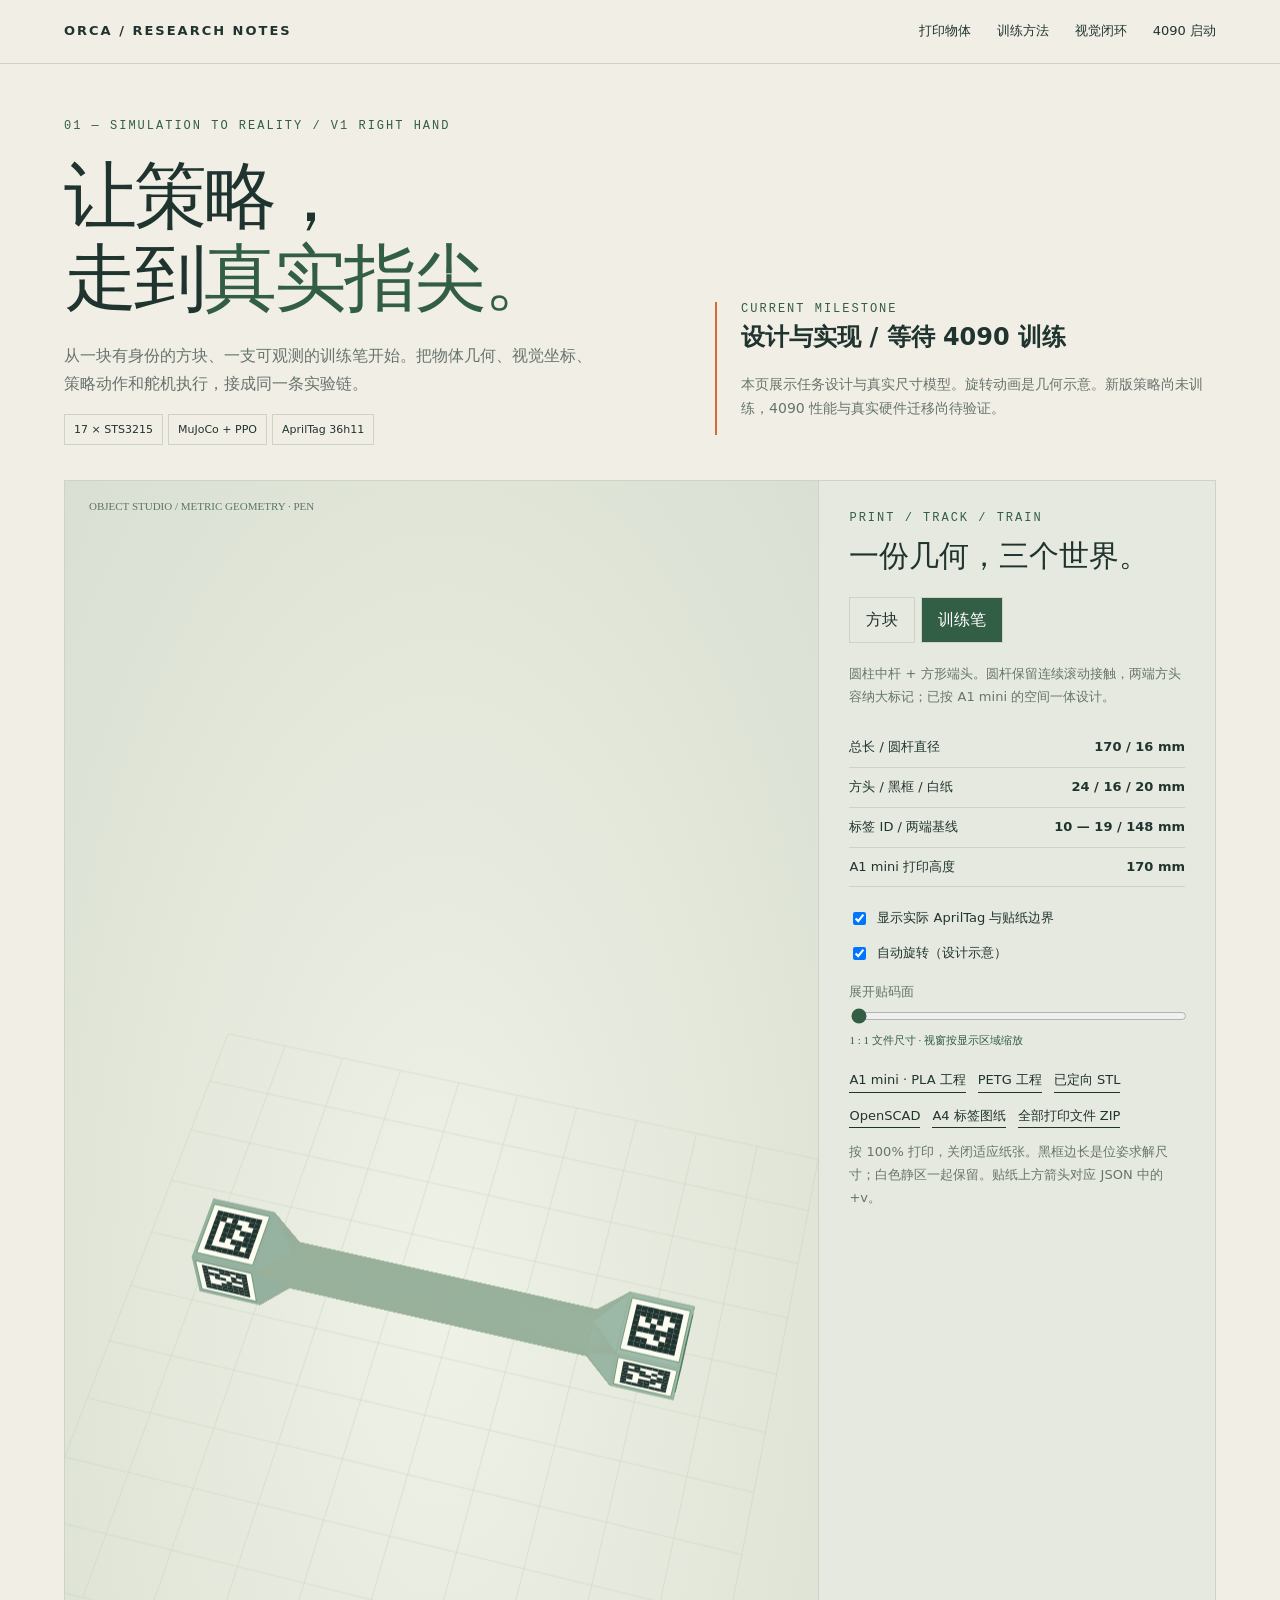
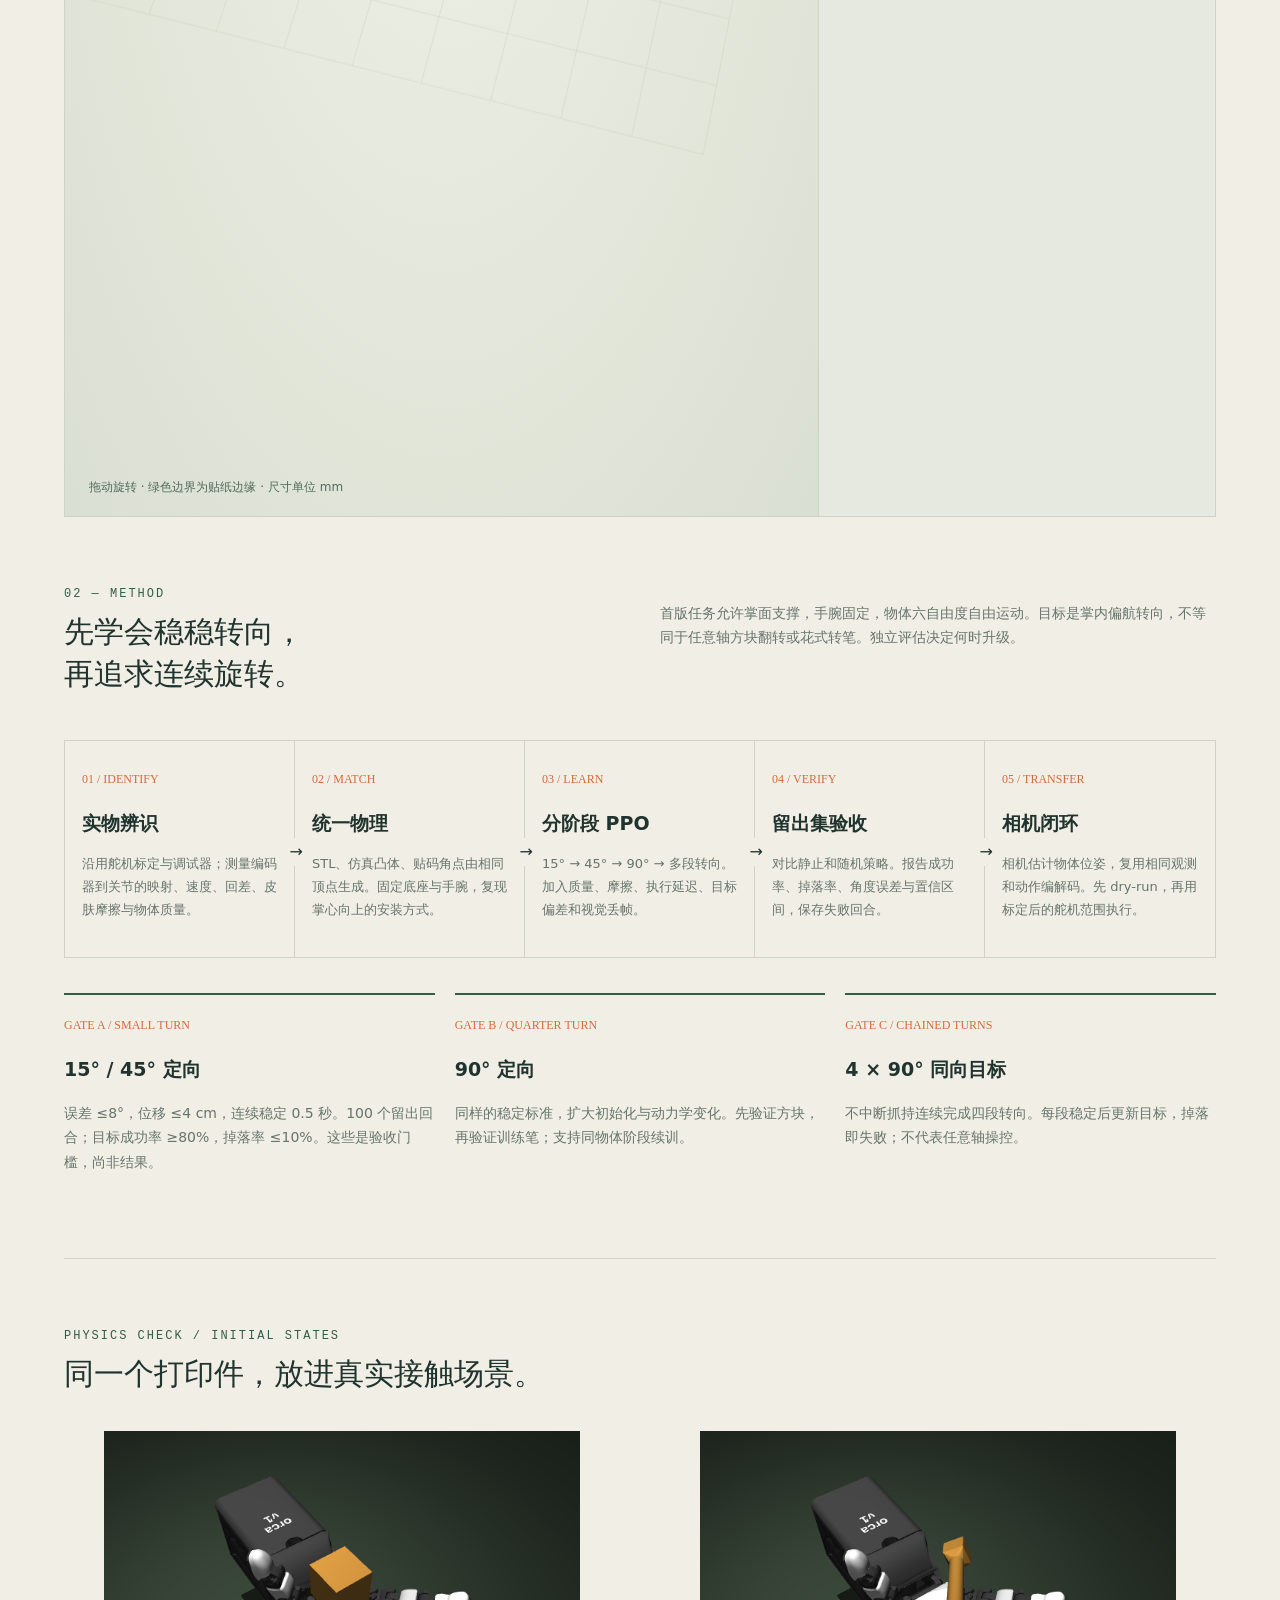
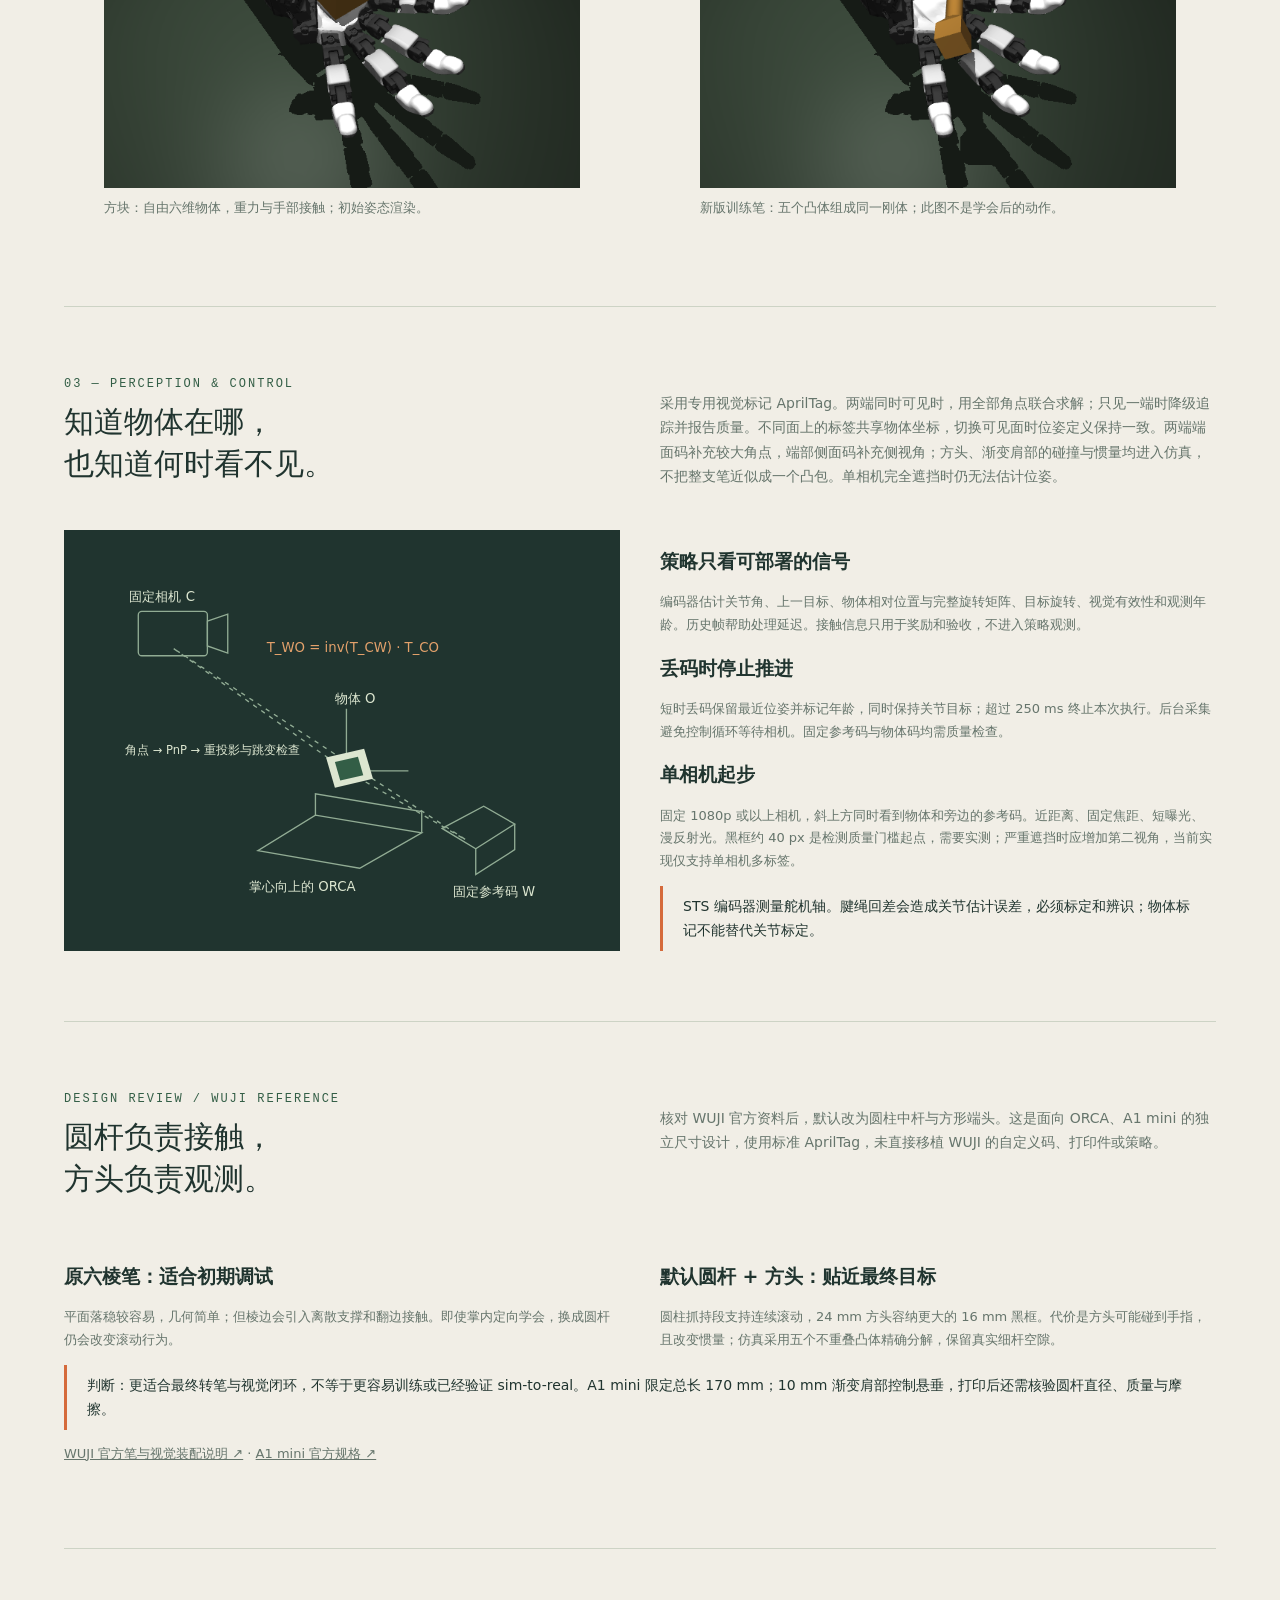
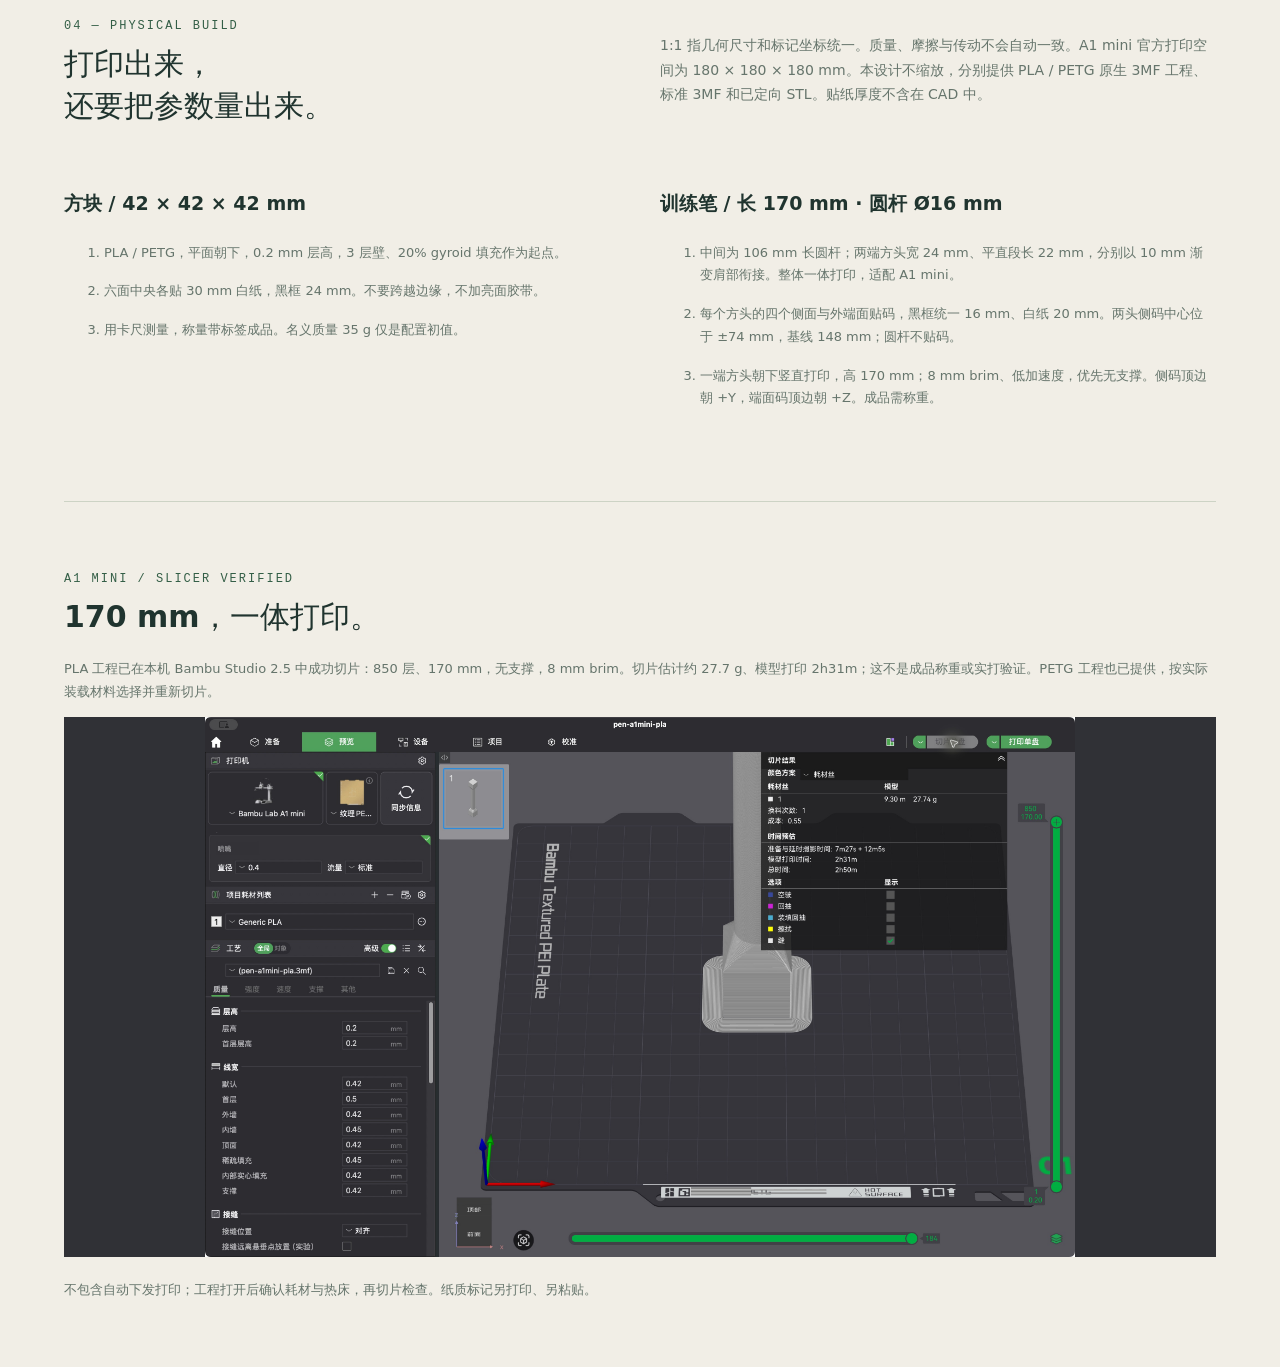
==== docs/sim2real/index.html @ 85caeca3 "Add printable ORCA manipulation pipeline and A1 mini projects" ====
<!doctype html>
<html lang="zh-CN"><head><meta charset="utf-8"><meta name="viewport" content="width=device-width,initial-scale=1"><title>ORCA v1 · 从仿真到指尖</title><link rel="stylesheet" href="style.css"></head><body>
<nav><a class="brand" href="#">ORCA / RESEARCH NOTES</a><div><a href="#objects">打印物体</a><a href="#method">训练方法</a><a href="#real">视觉闭环</a><a href="#run">4090 启动</a></div></nav>
<main class="wrap"><header><div><div class="eyebrow">01 — SIMULATION TO REALITY / V1 RIGHT HAND</div><h1>让策略，<br>走到<i>真实指尖。</i></h1><p>从一块有身份的方块、一支可观测的训练笔开始。把物体几何、视觉坐标、策略动作和舵机执行，接成同一条实验链。</p><span class="badge">17 × STS3215</span> <span class="badge">MuJoCo + PPO</span> <span class="badge">AprilTag 36h11</span></div><div class="status"><div class="eyebrow">CURRENT MILESTONE</div><strong>设计与实现 / 等待 4090 训练</strong><p>本页展示任务设计与真实尺寸模型。旋转动画是几何示意。新版策略尚未训练，4090 性能与真实硬件迁移尚待验证。</p></div></header>
<section id="objects" class="lab"><div class="viewport"><div class="label">OBJECT STUDIO / METRIC GEOMETRY · <span id="objectName">CUBE</span></div><canvas id="model" aria-label="可拖动旋转的三维物体模型"></canvas><div class="viewnote">拖动旋转 · 绿色边界为贴纸边缘 · 尺寸单位 mm</div></div><aside class="inspector"><div class="eyebrow">PRINT / TRACK / TRAIN</div><h2>一份几何，三个世界。</h2><div class="tabs"><button id="cubeBtn" class="active">方块</button><button id="penBtn">训练笔</button></div><p class="small" id="description"></p><div class="facts" id="facts"></div><label class="toggle"><input type="checkbox" id="tags" checked>显示实际 AprilTag 与贴纸边界</label><label class="toggle"><input type="checkbox" id="spin" checked>自动旋转（设计示意）</label><label class="small" for="explode">展开贴码面</label><input type="range" id="explode" min="0" max="25" value="0"><div id="readout"></div><div class="downloads"><a id="print3mf" download>A1 mini · PLA 工程</a><a id="petg3mf" download>PETG 工程</a><a id="stl" download>已定向 STL</a><a id="cad" download>OpenSCAD</a><a href="tags-a4.svg" download>A4 标签图纸</a><a href="a1mini-print-pack.zip" download>全部打印文件 ZIP</a></div><p class="small">按 100% 打印，关闭适应纸张。黑框边长是位姿求解尺寸；白色静区一起保留。贴纸上方箭头对应 JSON 中的 +v。</p></aside></section>
<section id="method" class="section"><div class="sectionhead"><div><div class="eyebrow">02 — METHOD</div><h2>先学会稳稳转向，<br>再追求连续旋转。</h2></div><p>首版任务允许掌面支撑，手腕固定，物体六自由度自由运动。目标是掌内偏航转向，不等同于任意轴方块翻转或花式转笔。独立评估决定何时升级。</p></div>
<div class="flow"><article><span class="num">01 / IDENTIFY</span><h3>实物辨识</h3><p>沿用舵机标定与调试器；测量编码器到关节的映射、速度、回差、皮肤摩擦与物体质量。</p></article><article><span class="num">02 / MATCH</span><h3>统一物理</h3><p>STL、仿真凸体、贴码角点由相同顶点生成。固定底座与手腕，复现掌心向上的安装方式。</p></article><article><span class="num">03 / LEARN</span><h3>分阶段 PPO</h3><p>15° → 45° → 90° → 多段转向。加入质量、摩擦、执行延迟、目标偏差和视觉丢帧。</p></article><article><span class="num">04 / VERIFY</span><h3>留出集验收</h3><p>对比静止和随机策略。报告成功率、掉落率、角度误差与置信区间，保存失败回合。</p></article><article><span class="num">05 / TRANSFER</span><h3>相机闭环</h3><p>相机估计物体位姿，复用相同观测和动作编解码。先 dry-run，再用标定后的舵机范围执行。</p></article></div>
<div class="stages"><article><span class="num">GATE A / SMALL TURN</span><h3>15° / 45° 定向</h3><p>误差 ≤8°，位移 ≤4 cm，连续稳定 0.5 秒。100 个留出回合；目标成功率 ≥80%，掉落率 ≤10%。这些是验收门槛，尚非结果。</p></article><article><span class="num">GATE B / QUARTER TURN</span><h3>90° 定向</h3><p>同样的稳定标准，扩大初始化与动力学变化。先验证方块，再验证训练笔；支持同物体阶段续训。</p></article><article><span class="num">GATE C / CHAINED TURNS</span><h3>4 × 90° 同向目标</h3><p>不中断抓持连续完成四段转向。每段稳定后更新目标，掉落即失败；不代表任意轴操控。</p></article></div></section>
<section class="section"><div class="eyebrow">PHYSICS CHECK / INITIAL STATES</div><h2>同一个打印件，放进真实接触场景。</h2><div class="split"><figure><img src="scene-cube.png" alt="官方 ORCA 模型与自由方块的初始接触场景" style="width:100%"><figcaption class="small">方块：自由六维物体，重力与手部接触；初始姿态渲染。</figcaption></figure><figure><img src="scene-pen.png" alt="圆杆加方头笔在 ORCA 手上的仿真接触场景" style="width:100%"><figcaption class="small">新版训练笔：五个凸体组成同一刚体；此图不是学会后的动作。</figcaption></figure></div></section><section id="real" class="section"><div class="sectionhead"><div><div class="eyebrow">03 — PERCEPTION & CONTROL</div><h2>知道物体在哪，<br>也知道何时看不见。</h2></div><p>采用专用视觉标记 AprilTag。两端同时可见时，用全部角点联合求解；只见一端时降级追踪并报告质量。不同面上的标签共享物体坐标，切换可见面时位姿定义保持一致。两端端面码补充较大角点，端部侧面码补充侧视角；方头、渐变肩部的碰撞与惯量均进入仿真，不把整支笔近似成一个凸包。单相机完全遮挡时仍无法估计位姿。</p></div>
<div class="split"><div class="diagram"><svg viewBox="0 0 560 370" role="img" aria-label="相机与参考码坐标示意"><g stroke="#91ac94" stroke-width="1.5" fill="none"><path d="M90 82 L285 220 L420 298 L90 82" stroke-dasharray="5 6"/><rect x="50" y="40" width="78" height="50" rx="4"/><path d="M128 51 L151 43 L151 87 L128 79 Z"/><path d="M185 310 L300 330 L370 290 L250 270 Z"/><path d="M250 270 L250 246 L370 266 L370 290"/><path d="M393 285 L440 260 L475 280 L431 308 Z"/><path d="M431 308 L431 337 L475 309 L475 280"/><path d="M285 220 L355 220 M285 220 L285 150"/></g><g fill="#dce6d0" font-size="15" font-family="system-ui"><text x="40" y="28">固定相机 C</text><text x="175" y="356">掌心向上的 ORCA</text><text x="405" y="361">固定参考码 W</text><text x="272" y="143">物体 O</text><text x="195" y="86" fill="#e3a16b">T_WO = inv(T_CW) · T_CO</text><text x="35" y="201" font-size="13">角点 → PnP → 重投影与跳变检查</text></g><g fill="#dce6d0" transform="translate(262 205)"><path d="M0 0 L43 -10 L53 24 L10 34 Z"/><path fill="#335e46" d="M10 5 L36 -1 L42 20 L16 26 Z"/></g></svg></div><div><h3>策略只看可部署的信号</h3><p class="small">编码器估计关节角、上一目标、物体相对位置与完整旋转矩阵、目标旋转、视觉有效性和观测年龄。历史帧帮助处理延迟。接触信息只用于奖励和验收，不进入策略观测。</p><h3>丢码时停止推进</h3><p class="small">短时丢码保留最近位姿并标记年龄，同时保持关节目标；超过 250 ms 终止本次执行。后台采集避免控制循环等待相机。固定参考码与物体码均需质量检查。</p><h3>单相机起步</h3><p class="small">固定 1080p 或以上相机，斜上方同时看到物体和旁边的参考码。近距离、固定焦距、短曝光、漫反射光。黑框约 40 px 是检测质量门槛起点，需要实测；严重遮挡时应增加第二视角，当前实现仅支持单相机多标签。</p><div class="callout">STS 编码器测量舵机轴。腱绳回差会造成关节估计误差，必须标定和辨识；物体标记不能替代关节标定。</div></div></div></section>
<section class="section"><div class="sectionhead"><div><div class="eyebrow">DESIGN REVIEW / WUJI REFERENCE</div><h2>圆杆负责接触，<br>方头负责观测。</h2></div><p>核对 WUJI 官方资料后，默认改为圆柱中杆与方形端头。这是面向 ORCA、A1 mini 的独立尺寸设计，使用标准 AprilTag，未直接移植 WUJI 的自定义码、打印件或策略。</p></div><div class="split"><div><h3>原六棱笔：适合初期调试</h3><p class="small">平面落稳较容易，几何简单；但棱边会引入离散支撑和翻边接触。即使掌内定向学会，换成圆杆仍会改变滚动行为。</p></div><div><h3>默认圆杆 + 方头：贴近最终目标</h3><p class="small">圆柱抓持段支持连续滚动，24 mm 方头容纳更大的 16 mm 黑框。代价是方头可能碰到手指，且改变惯量；仿真采用五个不重叠凸体精确分解，保留真实细杆空隙。</p></div></div><div class="callout">判断：更适合最终转笔与视觉闭环，不等于更容易训练或已经验证 sim-to-real。A1 mini 限定总长 170 mm；10 mm 渐变肩部控制悬垂，打印后还需核验圆杆直径、质量与摩擦。</div><p class="small"><a href="https://github.com/wuji-technology/wuji-mjlab/blob/main/src/wuji_mjlab/tasks/pen_spin/docs/setup.md">WUJI 官方笔与视觉装配说明 ↗</a> · <a href="https://us.store.bambulab.com/products/a1-mini">A1 mini 官方规格 ↗</a></p></section><section class="section"><div class="sectionhead"><div><div class="eyebrow">04 — PHYSICAL BUILD</div><h2>打印出来，<br>还要把参数量出来。</h2></div><p>1:1 指几何尺寸和标记坐标统一。质量、摩擦与传动不会自动一致。A1 mini 官方打印空间为 180 × 180 × 180 mm。本设计不缩放，分别提供 PLA / PETG 原生 3MF 工程、标准 3MF 和已定向 STL。贴纸厚度不含在 CAD 中。</p></div><div class="split"><div><h3>方块 / 42 × 42 × 42 mm</h3><ol class="small"><li>PLA / PETG，平面朝下，0.2 mm 层高，3 层壁、20% gyroid 填充作为起点。</li><li>六面中央各贴 30 mm 白纸，黑框 24 mm。不要跨越边缘，不加亮面胶带。</li><li>用卡尺测量，称量带标签成品。名义质量 35 g 仅是配置初值。</li></ol></div><div><h3>训练笔 / 长 170 mm · 圆杆 Ø16 mm</h3><ol class="small"><li>中间为 106 mm 长圆杆；两端方头宽 24 mm、平直段长 22 mm，分别以 10 mm 渐变肩部衔接。整体一体打印，适配 A1 mini。</li><li>每个方头的四个侧面与外端面贴码，黑框统一 16 mm、白纸 20 mm。两头侧码中心位于 ±74 mm，基线 148 mm；圆杆不贴码。</li><li>一端方头朝下竖直打印，高 170 mm；8 mm brim、低加速度，优先无支撑。侧码顶边朝 +Y，端面码顶边朝 +Z。成品需称重。</li></ol></div></div></section>
<section class="section"><div class="eyebrow">A1 MINI / SLICER VERIFIED</div><h2>170 mm，一体打印。</h2><p class="small">PLA 工程已在本机 Bambu Studio 2.5 中成功切片：850 层、170 mm，无支撑，8 mm brim。切片估计约 27.7 g、模型打印 2h31m；这不是成品称重或实打验证。PETG 工程也已提供，按实际装载材料选择并重新切片。</p><a href="a1mini-slice.png"><img src="a1mini-slice.png" alt="Bambu Studio A1 mini PLA 切片结果：170mm、850层" style="width:100%;max-height:540px;object-fit:contain;background:#303136"></a><p class="small">不包含自动下发打印；工程打开后确认耗材与热床，再切片检查。纸质标记另打印、另粘贴。</p></section><section id="run" class="section"><div class="sectionhead"><div><div class="eyebrow">05 — COMPUTE & REPRODUCIBILITY</div><h2>Mac 开发与部署，<br>4090 跑训练。</h2></div><p>原生 MuJoCo 在 CPU 多进程采样，PPO 网络可用 CUDA。这不是 GPU 物理仿真，速度可能受 CPU 与接触计算限制。4090 路径需要在目标机器首次验证。</p></div><div class="split"><div><h3>训练入口</h3><pre class="code">git clone https://github.com/George121380/ORCA_Hand_Feetech_Version.git
cd ORCA_Hand_Feetech_Version
bash scripts/setup_4090.sh
source .venv/bin/activate
python scripts/manipulation.py train --object cube --angle 15 \
  --steps 3000000 --num-envs 16 --device cuda \
  --output runs/cube-15
python scripts/manipulation.py evaluate \
  --checkpoint runs/cube-15/policy.zip --episodes 100 \
  --output runs/cube-15-eval</pre><p class="small">步数为预算起点，不承诺在该预算内学会。先执行 GPU 自检与短程 smoke；提高角度前先看留出集表现。</p></div><div><h3>交付与验证边界</h3><p class="small">训练、断点续训、评估、视频、打印资产、标签、相机标定、位姿跟踪、dry-run 与舵机执行入口。参数、关节顺序和几何版本随 checkpoint 保存。</p><div class="callout">新版策略还没有训练成功率、4090 吞吐或真机成功率。旧转笔模型与新任务不兼容。页面验收数值均为目标。</div><p class="small">实机顺序：标定 → 静态位姿检查 → dry-run → 空载低速执行 → 手动放置物体 → 短时闭环。固定底座，准备接物托盘。</p><a href="https://github.com/George121380/ORCA_Hand_Feetech_Version">查看 GitHub 仓库 ↗</a></div></div></section>
<footer class="footer"><p>ORCA v1 / STS3215 · 2026-10-19 · 设计几何预览，非策略演示。</p><div class="sources"><a href="https://github.com/orcahand/orca_sim">ORCA 官方仿真</a><a href="https://docs.opencv.org/4.x/d5/dae/tutorial_aruco_detection.html">OpenCV 标记与角点</a><a href="https://stable-baselines3.readthedocs.io/en/master/modules/ppo.html">SB3 PPO</a><a href="https://penspin.github.io/">PenSpin</a></div><p id="boot" role="status"></p></footer></main><script src="viewer.js"></script></body></html>
---- docs/sim2real/style.css ----
:root{--bg:#f1eee6;--ink:#20342f;--muted:#66756c;--line:#cdd3c5;--green:#335e46;--orange:#d56a3b}*{box-sizing:border-box}html{scroll-behavior:smooth}body{margin:0;background:var(--bg);color:var(--ink);font:16px/1.75 system-ui,-apple-system,sans-serif}a{color:inherit}nav{display:flex;justify-content:space-between;align-items:center;border-bottom:1px solid var(--line);padding:20px 5vw;font-size:13px}.brand{font-weight:800;letter-spacing:2px}nav div{display:flex;gap:26px}nav a{text-decoration:none}.wrap{max-width:1320px;margin:auto;padding:0 5vw}header{padding:55px 0 35px;display:grid;grid-template-columns:1.2fr 1fr;gap:50px}.eyebrow{font:12px ui-monospace,monospace;letter-spacing:2px;color:var(--green)}h1{font-size:clamp(42px,5.7vw,78px);line-height:1.13;letter-spacing:-3px;font-weight:550;margin:22px 0}h1 i{font-style:normal;color:var(--green)}header p{max-width:530px;color:var(--muted)}.status{align-self:end;border-left:2px solid var(--orange);padding-left:24px;margin-bottom:10px}.status strong{font-size:24px}.status p{font-size:14px}.badge{font-size:11px;border:1px solid var(--line);padding:5px 9px;display:inline-block}.lab{border:1px solid var(--line);display:grid;grid-template-columns:1.9fr 1fr;background:#e6e9df}.viewport{position:relative;min-height:480px;overflow:hidden;background:radial-gradient(ellipse at center,#eff2e6,#d9dfd2)}canvas{width:100%;height:100%;min-height:480px;display:block;cursor:grab;touch-action:none}.label{position:absolute;left:24px;top:19px;font:11px ui-monospace;color:#5e7567;pointer-events:none}.viewnote{position:absolute;bottom:18px;left:24px;font-size:12px;color:#536b5d;pointer-events:none}.inspector{padding:30px;border-left:1px solid var(--line)}h2{font-size:30px;font-weight:550;margin:10px 0 20px;line-height:1.4}h3{font-size:19px;margin:15px 0 6px}.tabs{display:flex;gap:6px;margin-bottom:20px}button{font:inherit;cursor:pointer;border:1px solid var(--line);background:transparent;color:var(--ink);padding:8px 16px}button.active,button:hover{background:var(--green);color:#fff}.facts{margin:20px 0}.facts p{border-bottom:1px solid var(--line);display:flex;justify-content:space-between;margin:0;padding:8px 0;font-size:13px}.small{font-size:13px;color:var(--muted)}input[type=range]{width:100%;accent-color:var(--green)}.downloads{display:flex;gap:12px;flex-wrap:wrap;font-size:13px;margin-top:16px}.downloads a{border-bottom:1px solid var(--ink);text-decoration:none}.section{padding:70px 0;border-bottom:1px solid var(--line)}.sectionhead{display:grid;grid-template-columns:1fr 1fr;gap:40px;margin-bottom:25px}.sectionhead p{font-size:14px;color:var(--muted)}.flow{display:grid;grid-template-columns:repeat(5,1fr);border:1px solid var(--line)}.flow article{padding:23px 17px;border-right:1px solid var(--line);position:relative}.flow article:last-child{border:0}.flow article:not(:last-child):after{content:'→';position:absolute;right:-9px;top:45%;background:var(--bg);z-index:1}.num{font:12px ui-monospace;color:var(--orange)}.flow p{font-size:13px;color:var(--muted)}.split{display:grid;grid-template-columns:1fr 1fr;gap:40px}.diagram{background:var(--ink);color:#e9ecde;padding:30px;display:flex;align-items:center}.diagram svg{width:100%;height:auto}li{padding:8px 0}.code{background:#e3e5db;padding:20px;font:12px/1.8 ui-monospace;overflow:auto;white-space:pre-wrap;word-break:break-word}.callout{border-left:3px solid var(--orange);padding:8px 20px;font-size:14px}.stages{display:grid;grid-template-columns:repeat(3,1fr);gap:20px;margin-top:35px}.stages article{border-top:2px solid var(--green);padding-top:15px}.stages p{font-size:14px;color:var(--muted)}.footer{padding:35px 0 50px;font-size:12px;color:var(--muted)}.sources{display:flex;gap:20px;flex-wrap:wrap}.toggle{display:flex;gap:8px;align-items:center;font-size:13px;margin:12px 0}#readout{font:11px ui-monospace;color:var(--green);min-height:20px}#boot{color:#9c4228}@media(max-width:800px){header,.lab,.split,.sectionhead{grid-template-columns:1fr}.inspector{border-left:0;border-top:1px solid var(--line)}header{gap:12px}.flow{grid-template-columns:1fr}.flow article{border-right:0;border-bottom:1px solid var(--line)}.flow article:not(:last-child):after{display:none}.stages{grid-template-columns:1fr}.viewport,canvas{min-height:360px}.section{padding:45px 0}nav div{gap:12px}nav{font-size:11px}.brand{letter-spacing:0}}
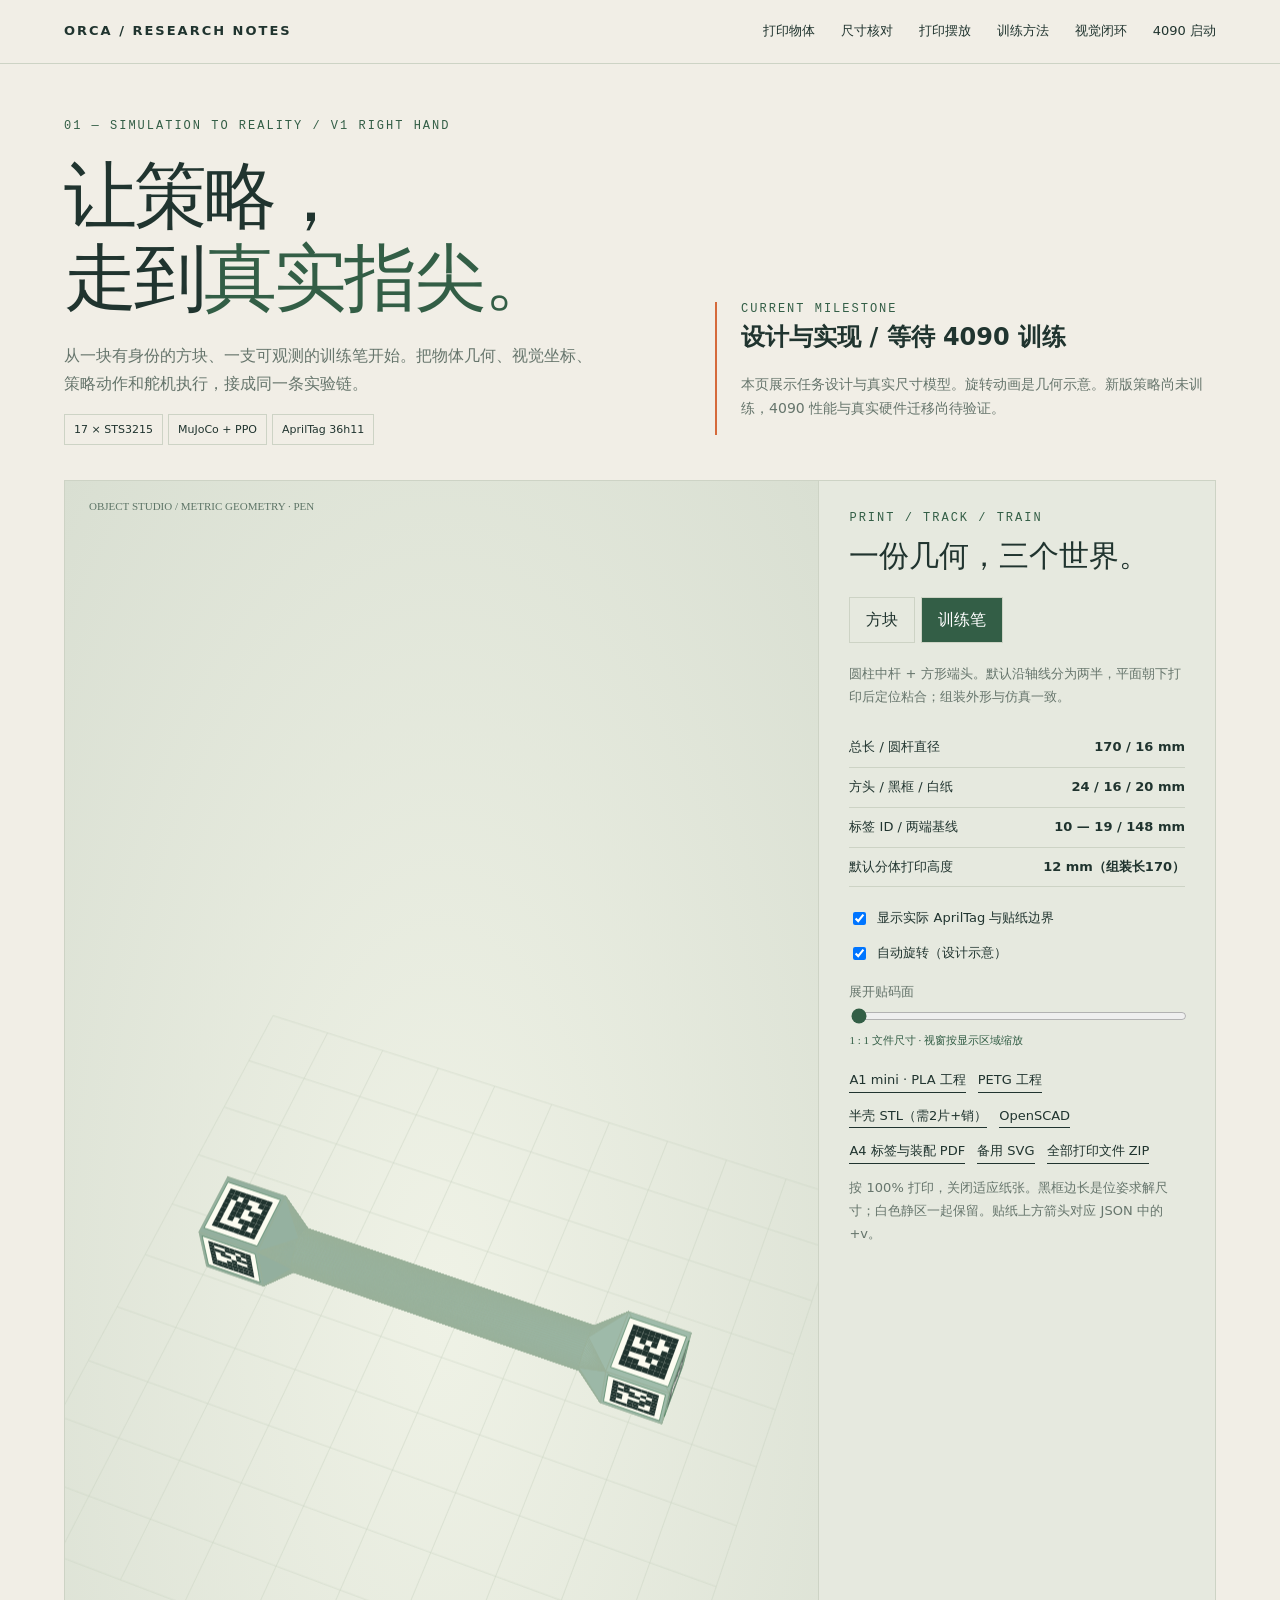
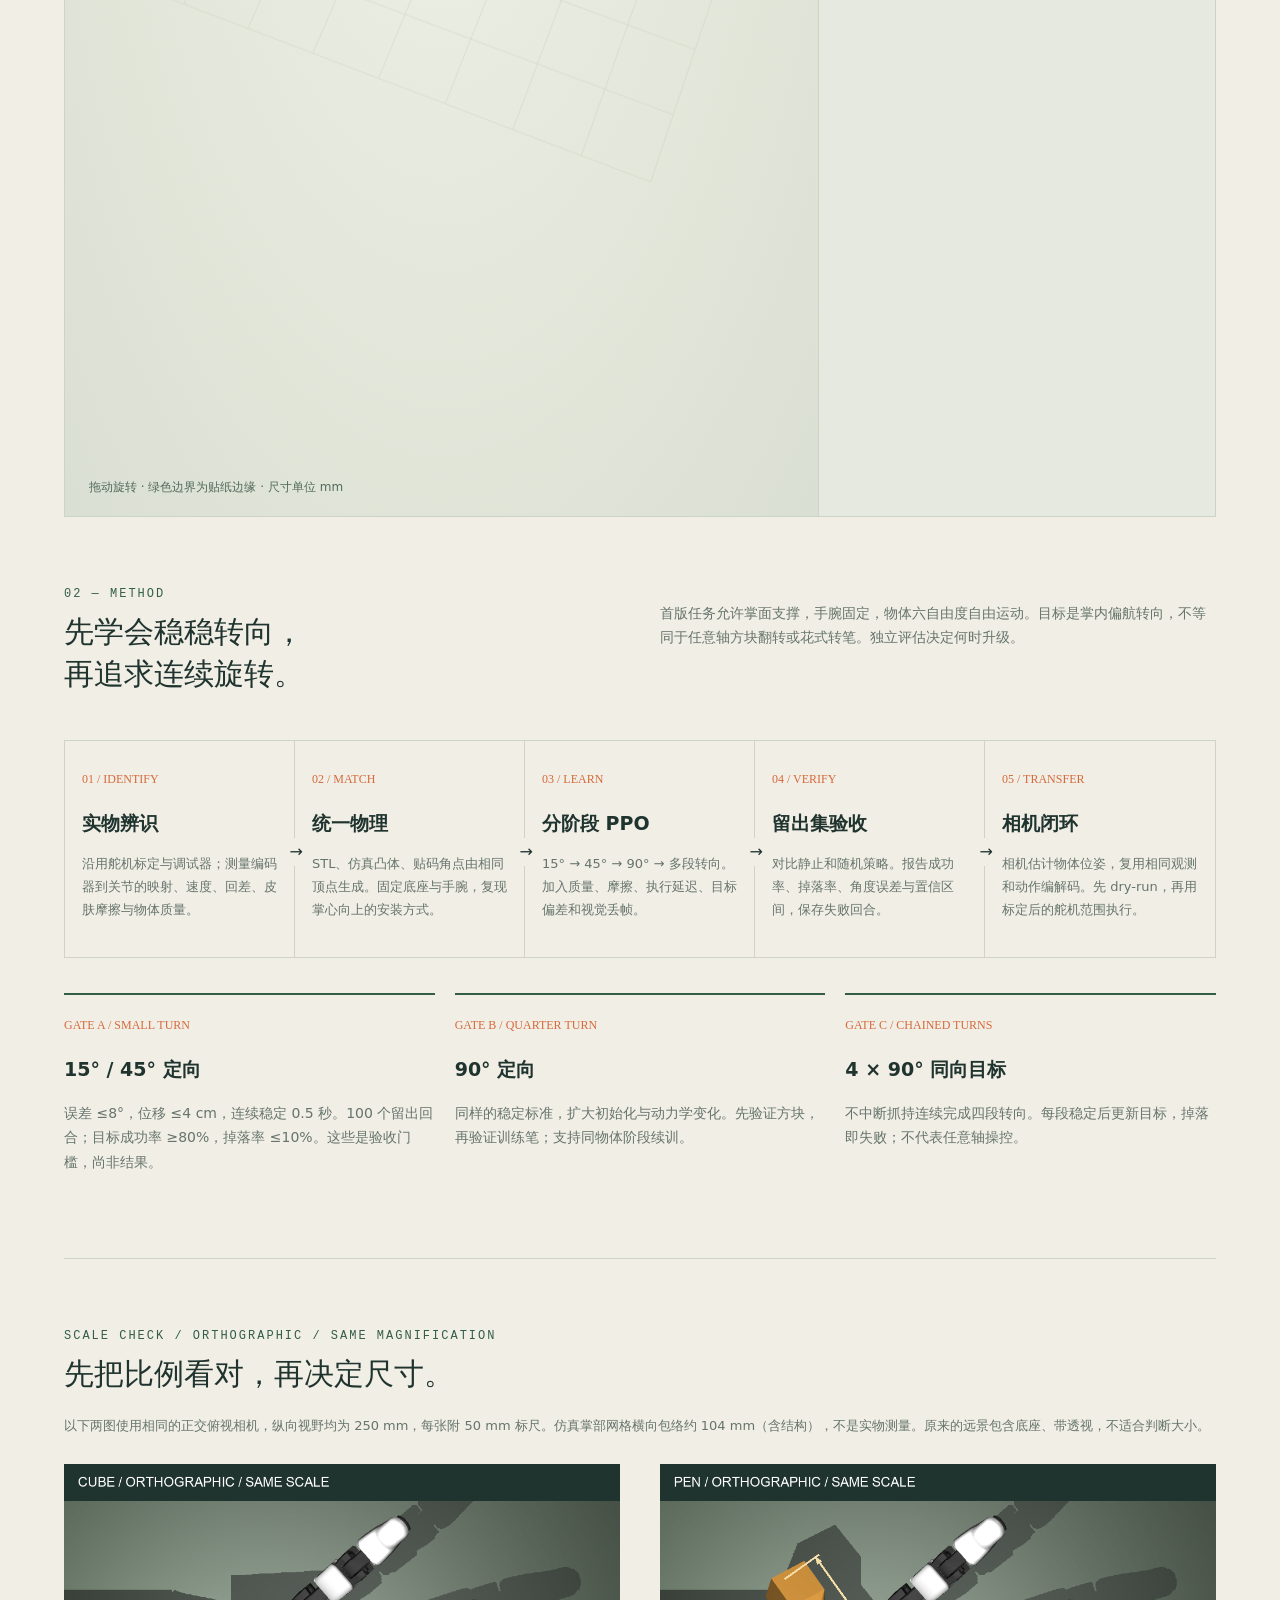
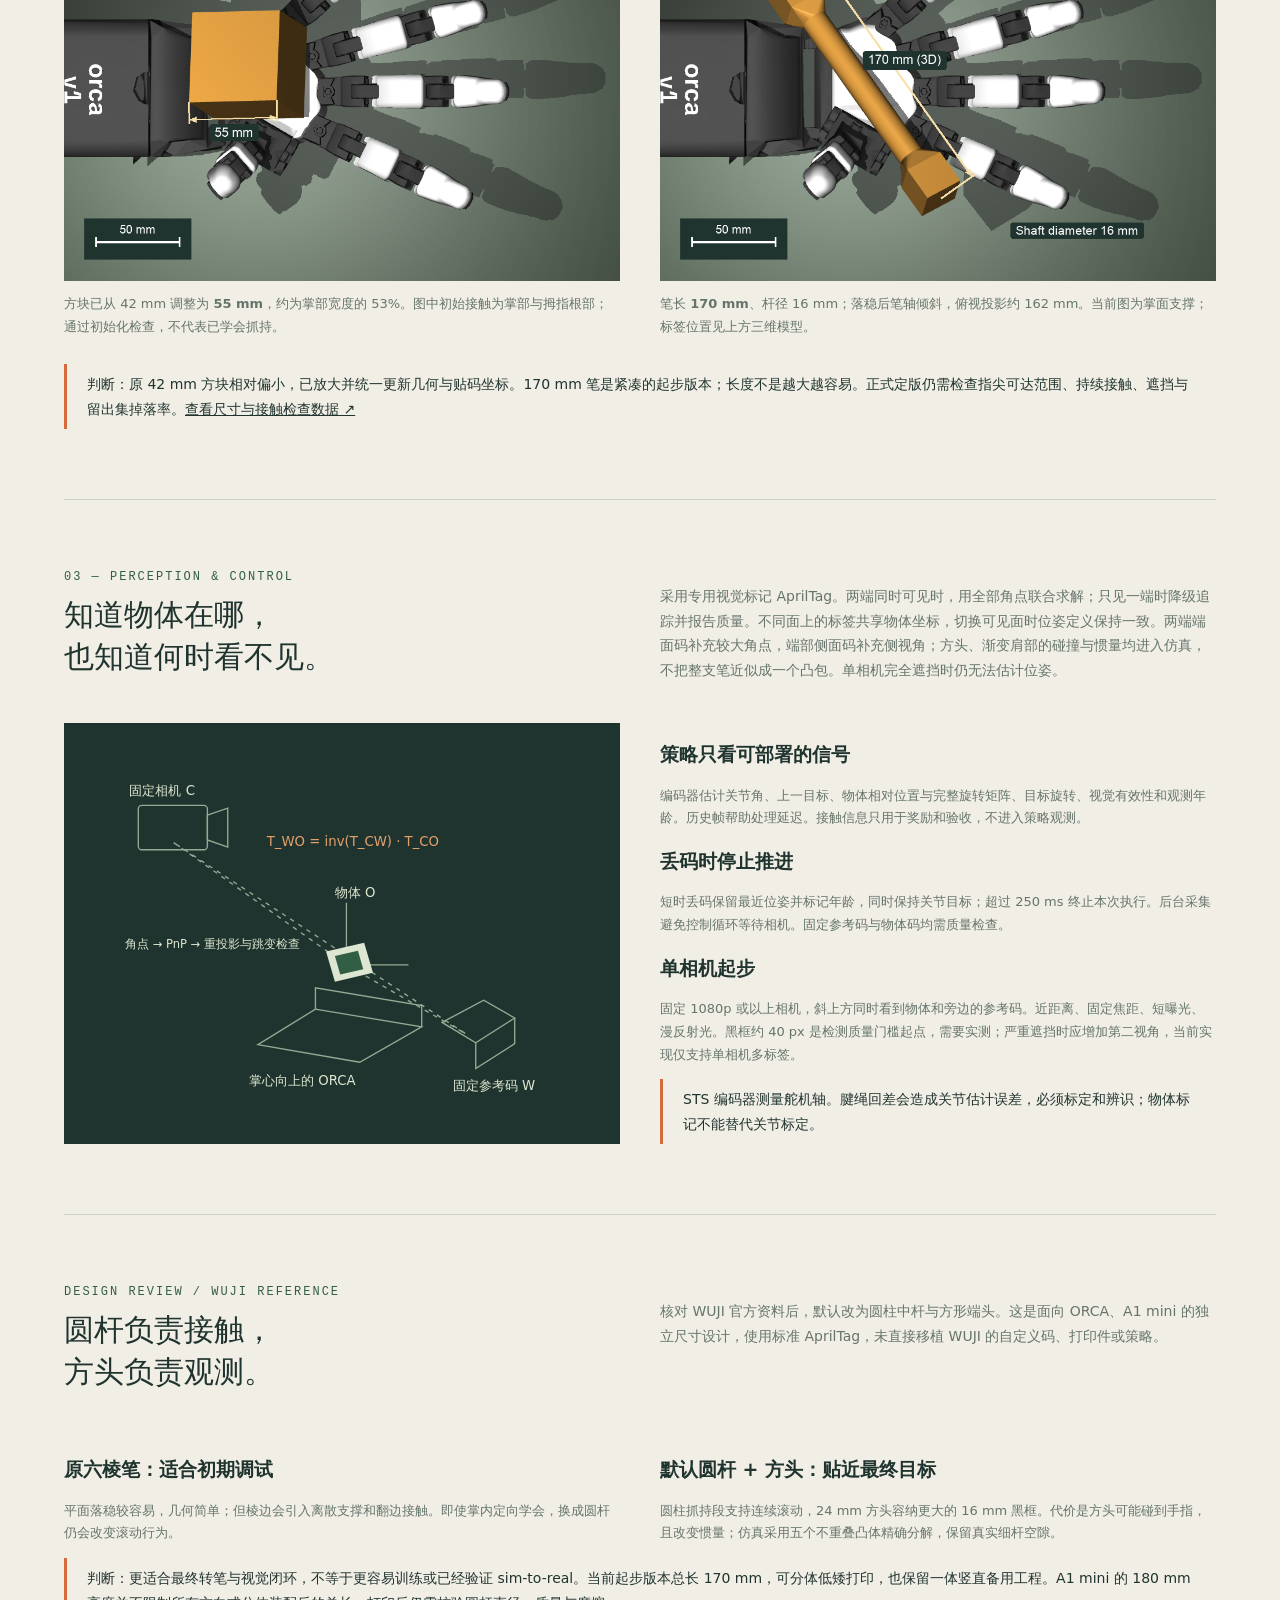
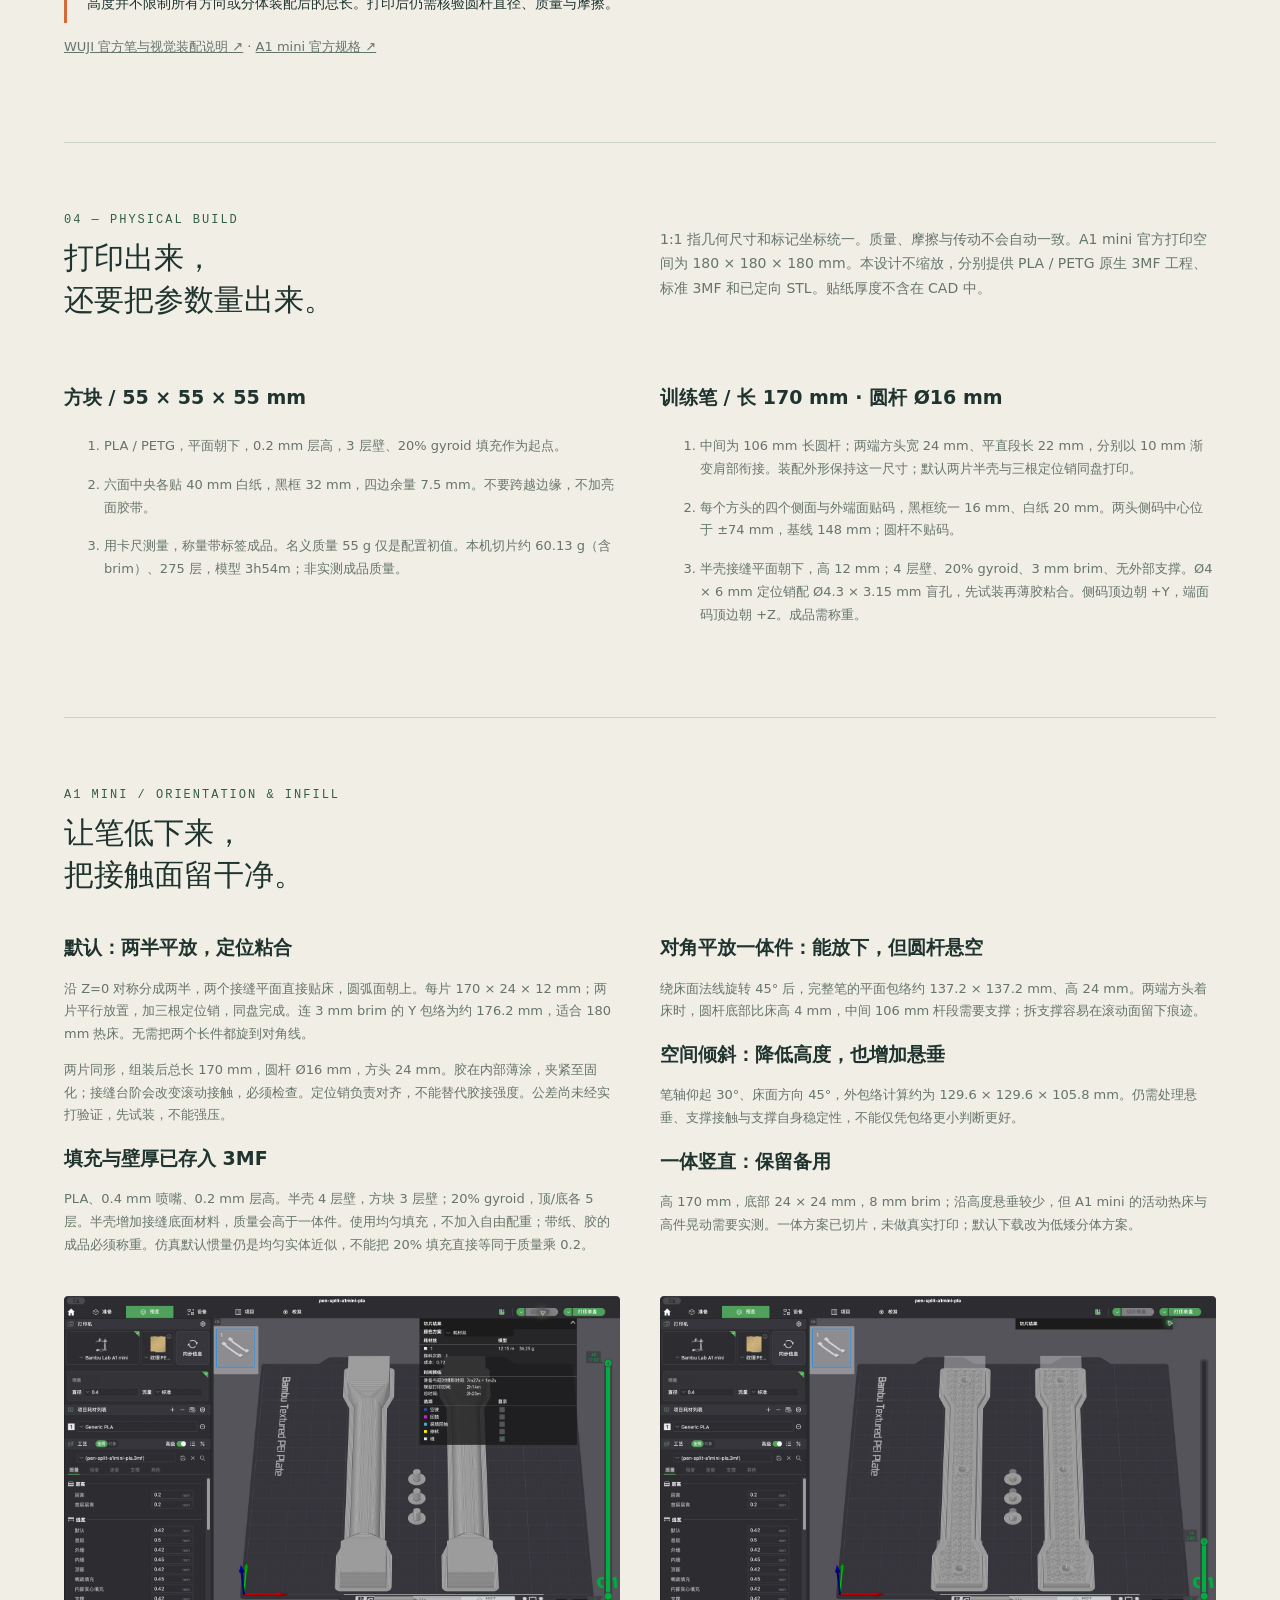
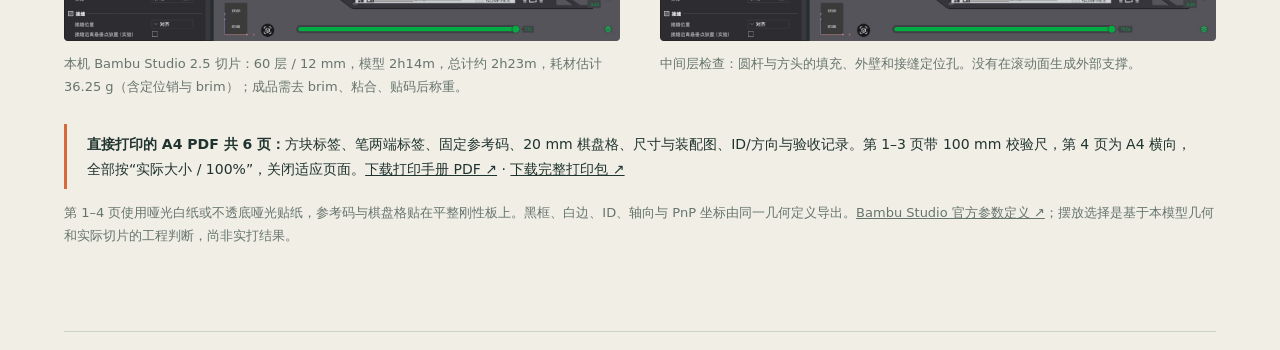
==== commit e9c8d873: "Size printable cube for ORCA and add flat split-pen print kit" ====
--- a/docs/sim2real/index.html
+++ b/docs/sim2real/index.html
@@ -1,15 +1,15 @@
 <!doctype html>
 <html lang="zh-CN"><head><meta charset="utf-8"><meta name="viewport" content="width=device-width,initial-scale=1"><title>ORCA v1 · 从仿真到指尖</title><link rel="stylesheet" href="style.css"></head><body>
-<nav><a class="brand" href="#">ORCA / RESEARCH NOTES</a><div><a href="#objects">打印物体</a><a href="#method">训练方法</a><a href="#real">视觉闭环</a><a href="#run">4090 启动</a></div></nav>
+<nav><a class="brand" href="#">ORCA / RESEARCH NOTES</a><div><a href="#objects">打印物体</a><a href="#scale">尺寸核对</a><a href="#printing">打印摆放</a><a href="#method">训练方法</a><a href="#real">视觉闭环</a><a href="#run">4090 启动</a></div></nav>
 <main class="wrap"><header><div><div class="eyebrow">01 — SIMULATION TO REALITY / V1 RIGHT HAND</div><h1>让策略，<br>走到<i>真实指尖。</i></h1><p>从一块有身份的方块、一支可观测的训练笔开始。把物体几何、视觉坐标、策略动作和舵机执行，接成同一条实验链。</p><span class="badge">17 × STS3215</span> <span class="badge">MuJoCo + PPO</span> <span class="badge">AprilTag 36h11</span></div><div class="status"><div class="eyebrow">CURRENT MILESTONE</div><strong>设计与实现 / 等待 4090 训练</strong><p>本页展示任务设计与真实尺寸模型。旋转动画是几何示意。新版策略尚未训练，4090 性能与真实硬件迁移尚待验证。</p></div></header>
-<section id="objects" class="lab"><div class="viewport"><div class="label">OBJECT STUDIO / METRIC GEOMETRY · <span id="objectName">CUBE</span></div><canvas id="model" aria-label="可拖动旋转的三维物体模型"></canvas><div class="viewnote">拖动旋转 · 绿色边界为贴纸边缘 · 尺寸单位 mm</div></div><aside class="inspector"><div class="eyebrow">PRINT / TRACK / TRAIN</div><h2>一份几何，三个世界。</h2><div class="tabs"><button id="cubeBtn" class="active">方块</button><button id="penBtn">训练笔</button></div><p class="small" id="description"></p><div class="facts" id="facts"></div><label class="toggle"><input type="checkbox" id="tags" checked>显示实际 AprilTag 与贴纸边界</label><label class="toggle"><input type="checkbox" id="spin" checked>自动旋转（设计示意）</label><label class="small" for="explode">展开贴码面</label><input type="range" id="explode" min="0" max="25" value="0"><div id="readout"></div><div class="downloads"><a id="print3mf" download>A1 mini · PLA 工程</a><a id="petg3mf" download>PETG 工程</a><a id="stl" download>已定向 STL</a><a id="cad" download>OpenSCAD</a><a href="tags-a4.svg" download>A4 标签图纸</a><a href="a1mini-print-pack.zip" download>全部打印文件 ZIP</a></div><p class="small">按 100% 打印，关闭适应纸张。黑框边长是位姿求解尺寸；白色静区一起保留。贴纸上方箭头对应 JSON 中的 +v。</p></aside></section>
+<section id="objects" class="lab"><div class="viewport"><div class="label">OBJECT STUDIO / METRIC GEOMETRY · <span id="objectName">CUBE</span></div><canvas id="model" aria-label="可拖动旋转的三维物体模型"></canvas><div class="viewnote">拖动旋转 · 绿色边界为贴纸边缘 · 尺寸单位 mm</div></div><aside class="inspector"><div class="eyebrow">PRINT / TRACK / TRAIN</div><h2>一份几何，三个世界。</h2><div class="tabs"><button id="cubeBtn" class="active">方块</button><button id="penBtn">训练笔</button></div><p class="small" id="description"></p><div class="facts" id="facts"></div><label class="toggle"><input type="checkbox" id="tags" checked>显示实际 AprilTag 与贴纸边界</label><label class="toggle"><input type="checkbox" id="spin" checked>自动旋转（设计示意）</label><label class="small" for="explode">展开贴码面</label><input type="range" id="explode" min="0" max="25" value="0"><div id="readout"></div><div class="downloads"><a id="print3mf" download>A1 mini · PLA 工程</a><a id="petg3mf" download>PETG 工程</a><a id="stl" download>已定向 STL</a><a id="cad" download>OpenSCAD</a><a href="print-kit-a4.pdf" download>A4 标签与装配 PDF</a><a href="tags-a4.svg" download>备用 SVG</a><a href="a1mini-print-pack.zip" download>全部打印文件 ZIP</a></div><p class="small">按 100% 打印，关闭适应纸张。黑框边长是位姿求解尺寸；白色静区一起保留。贴纸上方箭头对应 JSON 中的 +v。</p></aside></section>
 <section id="method" class="section"><div class="sectionhead"><div><div class="eyebrow">02 — METHOD</div><h2>先学会稳稳转向，<br>再追求连续旋转。</h2></div><p>首版任务允许掌面支撑，手腕固定，物体六自由度自由运动。目标是掌内偏航转向，不等同于任意轴方块翻转或花式转笔。独立评估决定何时升级。</p></div>
 <div class="flow"><article><span class="num">01 / IDENTIFY</span><h3>实物辨识</h3><p>沿用舵机标定与调试器；测量编码器到关节的映射、速度、回差、皮肤摩擦与物体质量。</p></article><article><span class="num">02 / MATCH</span><h3>统一物理</h3><p>STL、仿真凸体、贴码角点由相同顶点生成。固定底座与手腕，复现掌心向上的安装方式。</p></article><article><span class="num">03 / LEARN</span><h3>分阶段 PPO</h3><p>15° → 45° → 90° → 多段转向。加入质量、摩擦、执行延迟、目标偏差和视觉丢帧。</p></article><article><span class="num">04 / VERIFY</span><h3>留出集验收</h3><p>对比静止和随机策略。报告成功率、掉落率、角度误差与置信区间，保存失败回合。</p></article><article><span class="num">05 / TRANSFER</span><h3>相机闭环</h3><p>相机估计物体位姿，复用相同观测和动作编解码。先 dry-run，再用标定后的舵机范围执行。</p></article></div>
 <div class="stages"><article><span class="num">GATE A / SMALL TURN</span><h3>15° / 45° 定向</h3><p>误差 ≤8°，位移 ≤4 cm，连续稳定 0.5 秒。100 个留出回合；目标成功率 ≥80%，掉落率 ≤10%。这些是验收门槛，尚非结果。</p></article><article><span class="num">GATE B / QUARTER TURN</span><h3>90° 定向</h3><p>同样的稳定标准，扩大初始化与动力学变化。先验证方块，再验证训练笔；支持同物体阶段续训。</p></article><article><span class="num">GATE C / CHAINED TURNS</span><h3>4 × 90° 同向目标</h3><p>不中断抓持连续完成四段转向。每段稳定后更新目标，掉落即失败；不代表任意轴操控。</p></article></div></section>
-<section class="section"><div class="eyebrow">PHYSICS CHECK / INITIAL STATES</div><h2>同一个打印件，放进真实接触场景。</h2><div class="split"><figure><img src="scene-cube.png" alt="官方 ORCA 模型与自由方块的初始接触场景" style="width:100%"><figcaption class="small">方块：自由六维物体，重力与手部接触；初始姿态渲染。</figcaption></figure><figure><img src="scene-pen.png" alt="圆杆加方头笔在 ORCA 手上的仿真接触场景" style="width:100%"><figcaption class="small">新版训练笔：五个凸体组成同一刚体；此图不是学会后的动作。</figcaption></figure></div></section><section id="real" class="section"><div class="sectionhead"><div><div class="eyebrow">03 — PERCEPTION & CONTROL</div><h2>知道物体在哪，<br>也知道何时看不见。</h2></div><p>采用专用视觉标记 AprilTag。两端同时可见时，用全部角点联合求解；只见一端时降级追踪并报告质量。不同面上的标签共享物体坐标，切换可见面时位姿定义保持一致。两端端面码补充较大角点，端部侧面码补充侧视角；方头、渐变肩部的碰撞与惯量均进入仿真，不把整支笔近似成一个凸包。单相机完全遮挡时仍无法估计位姿。</p></div>
+<section id="scale" class="section"><div class="eyebrow">SCALE CHECK / ORTHOGRAPHIC / SAME MAGNIFICATION</div><h2>先把比例看对，再决定尺寸。</h2><p class="small">以下两图使用相同的正交俯视相机，纵向视野均为 250 mm，每张附 50 mm 标尺。仿真掌部网格横向包络约 104 mm（含结构），不是实物测量。原来的远景包含底座、带透视，不适合判断大小。</p><div class="split scaleviews"><figure><a href="scene-cube-scale.png"><img src="scene-cube-scale.png" alt="55毫米方块与ORCA手掌同尺度俯视图，附50毫米标尺"></a><figcaption class="small">方块已从 42 mm 调整为 <strong>55 mm</strong>，约为掌部宽度的 53%。图中初始接触为掌部与拇指根部；通过初始化检查，不代表已学会抓持。</figcaption></figure><figure><a href="scene-pen-scale.png"><img src="scene-pen-scale.png" alt="170毫米圆杆训练笔与ORCA手同尺度俯视图，附50毫米标尺"></a><figcaption class="small">笔长 <strong>170 mm</strong>、杆径 16 mm；落稳后笔轴倾斜，俯视投影约 162 mm。当前图为掌面支撑；标签位置见上方三维模型。</figcaption></figure></div><div class="callout">判断：原 42 mm 方块相对偏小，已放大并统一更新几何与贴码坐标。170 mm 笔是紧凑的起步版本；长度不是越大越容易。正式定版仍需检查指尖可达范围、持续接触、遮挡与留出集掉落率。<a href="scale-check.json">查看尺寸与接触检查数据 ↗</a></div></section><section id="real" class="section"><div class="sectionhead"><div><div class="eyebrow">03 — PERCEPTION & CONTROL</div><h2>知道物体在哪，<br>也知道何时看不见。</h2></div><p>采用专用视觉标记 AprilTag。两端同时可见时，用全部角点联合求解；只见一端时降级追踪并报告质量。不同面上的标签共享物体坐标，切换可见面时位姿定义保持一致。两端端面码补充较大角点，端部侧面码补充侧视角；方头、渐变肩部的碰撞与惯量均进入仿真，不把整支笔近似成一个凸包。单相机完全遮挡时仍无法估计位姿。</p></div>
 <div class="split"><div class="diagram"><svg viewBox="0 0 560 370" role="img" aria-label="相机与参考码坐标示意"><g stroke="#91ac94" stroke-width="1.5" fill="none"><path d="M90 82 L285 220 L420 298 L90 82" stroke-dasharray="5 6"/><rect x="50" y="40" width="78" height="50" rx="4"/><path d="M128 51 L151 43 L151 87 L128 79 Z"/><path d="M185 310 L300 330 L370 290 L250 270 Z"/><path d="M250 270 L250 246 L370 266 L370 290"/><path d="M393 285 L440 260 L475 280 L431 308 Z"/><path d="M431 308 L431 337 L475 309 L475 280"/><path d="M285 220 L355 220 M285 220 L285 150"/></g><g fill="#dce6d0" font-size="15" font-family="system-ui"><text x="40" y="28">固定相机 C</text><text x="175" y="356">掌心向上的 ORCA</text><text x="405" y="361">固定参考码 W</text><text x="272" y="143">物体 O</text><text x="195" y="86" fill="#e3a16b">T_WO = inv(T_CW) · T_CO</text><text x="35" y="201" font-size="13">角点 → PnP → 重投影与跳变检查</text></g><g fill="#dce6d0" transform="translate(262 205)"><path d="M0 0 L43 -10 L53 24 L10 34 Z"/><path fill="#335e46" d="M10 5 L36 -1 L42 20 L16 26 Z"/></g></svg></div><div><h3>策略只看可部署的信号</h3><p class="small">编码器估计关节角、上一目标、物体相对位置与完整旋转矩阵、目标旋转、视觉有效性和观测年龄。历史帧帮助处理延迟。接触信息只用于奖励和验收，不进入策略观测。</p><h3>丢码时停止推进</h3><p class="small">短时丢码保留最近位姿并标记年龄，同时保持关节目标；超过 250 ms 终止本次执行。后台采集避免控制循环等待相机。固定参考码与物体码均需质量检查。</p><h3>单相机起步</h3><p class="small">固定 1080p 或以上相机，斜上方同时看到物体和旁边的参考码。近距离、固定焦距、短曝光、漫反射光。黑框约 40 px 是检测质量门槛起点，需要实测；严重遮挡时应增加第二视角，当前实现仅支持单相机多标签。</p><div class="callout">STS 编码器测量舵机轴。腱绳回差会造成关节估计误差，必须标定和辨识；物体标记不能替代关节标定。</div></div></div></section>
-<section class="section"><div class="sectionhead"><div><div class="eyebrow">DESIGN REVIEW / WUJI REFERENCE</div><h2>圆杆负责接触，<br>方头负责观测。</h2></div><p>核对 WUJI 官方资料后，默认改为圆柱中杆与方形端头。这是面向 ORCA、A1 mini 的独立尺寸设计，使用标准 AprilTag，未直接移植 WUJI 的自定义码、打印件或策略。</p></div><div class="split"><div><h3>原六棱笔：适合初期调试</h3><p class="small">平面落稳较容易，几何简单；但棱边会引入离散支撑和翻边接触。即使掌内定向学会，换成圆杆仍会改变滚动行为。</p></div><div><h3>默认圆杆 + 方头：贴近最终目标</h3><p class="small">圆柱抓持段支持连续滚动，24 mm 方头容纳更大的 16 mm 黑框。代价是方头可能碰到手指，且改变惯量；仿真采用五个不重叠凸体精确分解，保留真实细杆空隙。</p></div></div><div class="callout">判断：更适合最终转笔与视觉闭环，不等于更容易训练或已经验证 sim-to-real。A1 mini 限定总长 170 mm；10 mm 渐变肩部控制悬垂，打印后还需核验圆杆直径、质量与摩擦。</div><p class="small"><a href="https://github.com/wuji-technology/wuji-mjlab/blob/main/src/wuji_mjlab/tasks/pen_spin/docs/setup.md">WUJI 官方笔与视觉装配说明 ↗</a> · <a href="https://us.store.bambulab.com/products/a1-mini">A1 mini 官方规格 ↗</a></p></section><section class="section"><div class="sectionhead"><div><div class="eyebrow">04 — PHYSICAL BUILD</div><h2>打印出来，<br>还要把参数量出来。</h2></div><p>1:1 指几何尺寸和标记坐标统一。质量、摩擦与传动不会自动一致。A1 mini 官方打印空间为 180 × 180 × 180 mm。本设计不缩放，分别提供 PLA / PETG 原生 3MF 工程、标准 3MF 和已定向 STL。贴纸厚度不含在 CAD 中。</p></div><div class="split"><div><h3>方块 / 42 × 42 × 42 mm</h3><ol class="small"><li>PLA / PETG，平面朝下，0.2 mm 层高，3 层壁、20% gyroid 填充作为起点。</li><li>六面中央各贴 30 mm 白纸，黑框 24 mm。不要跨越边缘，不加亮面胶带。</li><li>用卡尺测量，称量带标签成品。名义质量 35 g 仅是配置初值。</li></ol></div><div><h3>训练笔 / 长 170 mm · 圆杆 Ø16 mm</h3><ol class="small"><li>中间为 106 mm 长圆杆；两端方头宽 24 mm、平直段长 22 mm，分别以 10 mm 渐变肩部衔接。整体一体打印，适配 A1 mini。</li><li>每个方头的四个侧面与外端面贴码，黑框统一 16 mm、白纸 20 mm。两头侧码中心位于 ±74 mm，基线 148 mm；圆杆不贴码。</li><li>一端方头朝下竖直打印，高 170 mm；8 mm brim、低加速度，优先无支撑。侧码顶边朝 +Y，端面码顶边朝 +Z。成品需称重。</li></ol></div></div></section>
-<section class="section"><div class="eyebrow">A1 MINI / SLICER VERIFIED</div><h2>170 mm，一体打印。</h2><p class="small">PLA 工程已在本机 Bambu Studio 2.5 中成功切片：850 层、170 mm，无支撑，8 mm brim。切片估计约 27.7 g、模型打印 2h31m；这不是成品称重或实打验证。PETG 工程也已提供，按实际装载材料选择并重新切片。</p><a href="a1mini-slice.png"><img src="a1mini-slice.png" alt="Bambu Studio A1 mini PLA 切片结果：170mm、850层" style="width:100%;max-height:540px;object-fit:contain;background:#303136"></a><p class="small">不包含自动下发打印；工程打开后确认耗材与热床，再切片检查。纸质标记另打印、另粘贴。</p></section><section id="run" class="section"><div class="sectionhead"><div><div class="eyebrow">05 — COMPUTE & REPRODUCIBILITY</div><h2>Mac 开发与部署，<br>4090 跑训练。</h2></div><p>原生 MuJoCo 在 CPU 多进程采样，PPO 网络可用 CUDA。这不是 GPU 物理仿真，速度可能受 CPU 与接触计算限制。4090 路径需要在目标机器首次验证。</p></div><div class="split"><div><h3>训练入口</h3><pre class="code">git clone https://github.com/George121380/ORCA_Hand_Feetech_Version.git
+<section class="section"><div class="sectionhead"><div><div class="eyebrow">DESIGN REVIEW / WUJI REFERENCE</div><h2>圆杆负责接触，<br>方头负责观测。</h2></div><p>核对 WUJI 官方资料后，默认改为圆柱中杆与方形端头。这是面向 ORCA、A1 mini 的独立尺寸设计，使用标准 AprilTag，未直接移植 WUJI 的自定义码、打印件或策略。</p></div><div class="split"><div><h3>原六棱笔：适合初期调试</h3><p class="small">平面落稳较容易，几何简单；但棱边会引入离散支撑和翻边接触。即使掌内定向学会，换成圆杆仍会改变滚动行为。</p></div><div><h3>默认圆杆 + 方头：贴近最终目标</h3><p class="small">圆柱抓持段支持连续滚动，24 mm 方头容纳更大的 16 mm 黑框。代价是方头可能碰到手指，且改变惯量；仿真采用五个不重叠凸体精确分解，保留真实细杆空隙。</p></div></div><div class="callout">判断：更适合最终转笔与视觉闭环，不等于更容易训练或已经验证 sim-to-real。当前起步版本总长 170 mm，可分体低矮打印，也保留一体竖直备用工程。A1 mini 的 180 mm 高度并不限制所有方向或分体装配后的总长。打印后仍需核验圆杆直径、质量与摩擦。</div><p class="small"><a href="https://github.com/wuji-technology/wuji-mjlab/blob/main/src/wuji_mjlab/tasks/pen_spin/docs/setup.md">WUJI 官方笔与视觉装配说明 ↗</a> · <a href="https://us.store.bambulab.com/products/a1-mini">A1 mini 官方规格 ↗</a></p></section><section class="section"><div class="sectionhead"><div><div class="eyebrow">04 — PHYSICAL BUILD</div><h2>打印出来，<br>还要把参数量出来。</h2></div><p>1:1 指几何尺寸和标记坐标统一。质量、摩擦与传动不会自动一致。A1 mini 官方打印空间为 180 × 180 × 180 mm。本设计不缩放，分别提供 PLA / PETG 原生 3MF 工程、标准 3MF 和已定向 STL。贴纸厚度不含在 CAD 中。</p></div><div class="split"><div><h3>方块 / 55 × 55 × 55 mm</h3><ol class="small"><li>PLA / PETG，平面朝下，0.2 mm 层高，3 层壁、20% gyroid 填充作为起点。</li><li>六面中央各贴 40 mm 白纸，黑框 32 mm，四边余量 7.5 mm。不要跨越边缘，不加亮面胶带。</li><li>用卡尺测量，称量带标签成品。名义质量 55 g 仅是配置初值。本机切片约 60.13 g（含 brim）、275 层，模型 3h54m；非实测成品质量。</li></ol></div><div><h3>训练笔 / 长 170 mm · 圆杆 Ø16 mm</h3><ol class="small"><li>中间为 106 mm 长圆杆；两端方头宽 24 mm、平直段长 22 mm，分别以 10 mm 渐变肩部衔接。装配外形保持这一尺寸；默认两片半壳与三根定位销同盘打印。</li><li>每个方头的四个侧面与外端面贴码，黑框统一 16 mm、白纸 20 mm。两头侧码中心位于 ±74 mm，基线 148 mm；圆杆不贴码。</li><li>半壳接缝平面朝下，高 12 mm；4 层壁、20% gyroid、3 mm brim、无外部支撑。Ø4 × 6 mm 定位销配 Ø4.3 × 3.15 mm 盲孔，先试装再薄胶粘合。侧码顶边朝 +Y，端面码顶边朝 +Z。成品需称重。</li></ol></div></div></section>
+<section id="printing" class="section"><div class="eyebrow">A1 MINI / ORIENTATION &amp; INFILL</div><h2>让笔低下来，<br>把接触面留干净。</h2><div class="split"><div><h3>默认：两半平放，定位粘合</h3><p class="small">沿 Z=0 对称分成两半，两个接缝平面直接贴床，圆弧面朝上。每片 170 × 24 × 12 mm；两片平行放置，加三根定位销，同盘完成。连 3 mm brim 的 Y 包络为约 176.2 mm，适合 180 mm 热床。无需把两个长件都旋到对角线。</p><p class="small">两片同形，组装后总长 170 mm，圆杆 Ø16 mm，方头 24 mm。胶在内部薄涂，夹紧至固化；接缝台阶会改变滚动接触，必须检查。定位销负责对齐，不能替代胶接强度。公差尚未经实打验证，先试装，不能强压。</p><h3>填充与壁厚已存入 3MF</h3><p class="small">PLA、0.4 mm 喷嘴、0.2 mm 层高。半壳 4 层壁，方块 3 层壁；20% gyroid，顶/底各 5 层。半壳增加接缝底面材料，质量会高于一体件。使用均匀填充，不加入自由配重；带纸、胶的成品必须称重。仿真默认惯量仍是均匀实体近似，不能把 20% 填充直接等同于质量乘 0.2。</p></div><div><h3>对角平放一体件：能放下，但圆杆悬空</h3><p class="small">绕床面法线旋转 45° 后，完整笔的平面包络约 137.2 × 137.2 mm、高 24 mm。两端方头着床时，圆杆底部比床高 4 mm，中间 106 mm 杆段需要支撑；拆支撑容易在滚动面留下痕迹。</p><h3>空间倾斜：降低高度，也增加悬垂</h3><p class="small">笔轴仰起 30°、床面方向 45°，外包络计算约为 129.6 × 129.6 × 105.8 mm。仍需处理悬垂、支撑接触与支撑自身稳定性，不能仅凭包络更小判断更好。</p><h3>一体竖直：保留备用</h3><p class="small">高 170 mm，底部 24 × 24 mm，8 mm brim；沿高度悬垂较少，但 A1 mini 的活动热床与高件晃动需要实测。一体方案已切片，未做真实打印；默认下载改为低矮分体方案。</p></div></div><div class="split scaleviews"><figure><a href="a1mini-split-slice.png"><img src="a1mini-split-slice.png" alt="分体笔在A1 mini的切片结果：60层，12毫米，无外部支撑"></a><figcaption class="small">本机 Bambu Studio 2.5 切片：60 层 / 12 mm，模型 2h14m，总计约 2h23m，耗材估计 36.25 g（含定位销与 brim）；成品需去 brim、粘合、贴码后称重。</figcaption></figure><figure><a href="a1mini-split-infill.png"><img src="a1mini-split-infill.png" alt="半壳中间层显示gyroid填充、外壁与定位孔"></a><figcaption class="small">中间层检查：圆杆与方头的填充、外壁和接缝定位孔。没有在滚动面生成外部支撑。</figcaption></figure></div><div class="callout"><strong>直接打印的 A4 PDF 共 6 页：</strong>方块标签、笔两端标签、固定参考码、20 mm 棋盘格、尺寸与装配图、ID/方向与验收记录。第 1–3 页带 100 mm 校验尺，第 4 页为 A4 横向，全部按“实际大小 / 100%”，关闭适应页面。<a href="print-kit-a4.pdf" download>下载打印手册 PDF ↗</a> · <a href="a1mini-print-pack.zip" download>下载完整打印包 ↗</a></div><p class="small">第 1–4 页使用哑光白纸或不透底哑光贴纸，参考码与棋盘格贴在平整刚性板上。黑框、白边、ID、轴向与 PnP 坐标由同一几何定义导出。<a href="https://github.com/bambulab/BambuStudio/blob/master/src/libslic3r/PrintConfig.cpp">Bambu Studio 官方参数定义 ↗</a>；摆放选择是基于本模型几何和实际切片的工程判断，尚非实打结果。</p></section><section id="run" class="section"><div class="sectionhead"><div><div class="eyebrow">05 — COMPUTE & REPRODUCIBILITY</div><h2>Mac 开发与部署，<br>4090 跑训练。</h2></div><p>原生 MuJoCo 在 CPU 多进程采样，PPO 网络可用 CUDA。这不是 GPU 物理仿真，速度可能受 CPU 与接触计算限制。4090 路径需要在目标机器首次验证。</p></div><div class="split"><div><h3>训练入口</h3><pre class="code">git clone https://github.com/George121380/ORCA_Hand_Feetech_Version.git
 cd ORCA_Hand_Feetech_Version
 bash scripts/setup_4090.sh
 source .venv/bin/activate
--- a/docs/sim2real/style.css
+++ b/docs/sim2real/style.css
@@ -1 +1,5 @@
 :root{--bg:#f1eee6;--ink:#20342f;--muted:#66756c;--line:#cdd3c5;--green:#335e46;--orange:#d56a3b}*{box-sizing:border-box}html{scroll-behavior:smooth}body{margin:0;background:var(--bg);color:var(--ink);font:16px/1.75 system-ui,-apple-system,sans-serif}a{color:inherit}nav{display:flex;justify-content:space-between;align-items:center;border-bottom:1px solid var(--line);padding:20px 5vw;font-size:13px}.brand{font-weight:800;letter-spacing:2px}nav div{display:flex;gap:26px}nav a{text-decoration:none}.wrap{max-width:1320px;margin:auto;padding:0 5vw}header{padding:55px 0 35px;display:grid;grid-template-columns:1.2fr 1fr;gap:50px}.eyebrow{font:12px ui-monospace,monospace;letter-spacing:2px;color:var(--green)}h1{font-size:clamp(42px,5.7vw,78px);line-height:1.13;letter-spacing:-3px;font-weight:550;margin:22px 0}h1 i{font-style:normal;color:var(--green)}header p{max-width:530px;color:var(--muted)}.status{align-self:end;border-left:2px solid var(--orange);padding-left:24px;margin-bottom:10px}.status strong{font-size:24px}.status p{font-size:14px}.badge{font-size:11px;border:1px solid var(--line);padding:5px 9px;display:inline-block}.lab{border:1px solid var(--line);display:grid;grid-template-columns:1.9fr 1fr;background:#e6e9df}.viewport{position:relative;min-height:480px;overflow:hidden;background:radial-gradient(ellipse at center,#eff2e6,#d9dfd2)}canvas{width:100%;height:100%;min-height:480px;display:block;cursor:grab;touch-action:none}.label{position:absolute;left:24px;top:19px;font:11px ui-monospace;color:#5e7567;pointer-events:none}.viewnote{position:absolute;bottom:18px;left:24px;font-size:12px;color:#536b5d;pointer-events:none}.inspector{padding:30px;border-left:1px solid var(--line)}h2{font-size:30px;font-weight:550;margin:10px 0 20px;line-height:1.4}h3{font-size:19px;margin:15px 0 6px}.tabs{display:flex;gap:6px;margin-bottom:20px}button{font:inherit;cursor:pointer;border:1px solid var(--line);background:transparent;color:var(--ink);padding:8px 16px}button.active,button:hover{background:var(--green);color:#fff}.facts{margin:20px 0}.facts p{border-bottom:1px solid var(--line);display:flex;justify-content:space-between;margin:0;padding:8px 0;font-size:13px}.small{font-size:13px;color:var(--muted)}input[type=range]{width:100%;accent-color:var(--green)}.downloads{display:flex;gap:12px;flex-wrap:wrap;font-size:13px;margin-top:16px}.downloads a{border-bottom:1px solid var(--ink);text-decoration:none}.section{padding:70px 0;border-bottom:1px solid var(--line)}.sectionhead{display:grid;grid-template-columns:1fr 1fr;gap:40px;margin-bottom:25px}.sectionhead p{font-size:14px;color:var(--muted)}.flow{display:grid;grid-template-columns:repeat(5,1fr);border:1px solid var(--line)}.flow article{padding:23px 17px;border-right:1px solid var(--line);position:relative}.flow article:last-child{border:0}.flow article:not(:last-child):after{content:'→';position:absolute;right:-9px;top:45%;background:var(--bg);z-index:1}.num{font:12px ui-monospace;color:var(--orange)}.flow p{font-size:13px;color:var(--muted)}.split{display:grid;grid-template-columns:1fr 1fr;gap:40px}.diagram{background:var(--ink);color:#e9ecde;padding:30px;display:flex;align-items:center}.diagram svg{width:100%;height:auto}li{padding:8px 0}.code{background:#e3e5db;padding:20px;font:12px/1.8 ui-monospace;overflow:auto;white-space:pre-wrap;word-break:break-word}.callout{border-left:3px solid var(--orange);padding:8px 20px;font-size:14px}.stages{display:grid;grid-template-columns:repeat(3,1fr);gap:20px;margin-top:35px}.stages article{border-top:2px solid var(--green);padding-top:15px}.stages p{font-size:14px;color:var(--muted)}.footer{padding:35px 0 50px;font-size:12px;color:var(--muted)}.sources{display:flex;gap:20px;flex-wrap:wrap}.toggle{display:flex;gap:8px;align-items:center;font-size:13px;margin:12px 0}#readout{font:11px ui-monospace;color:var(--green);min-height:20px}#boot{color:#9c4228}@media(max-width:800px){header,.lab,.split,.sectionhead{grid-template-columns:1fr}.inspector{border-left:0;border-top:1px solid var(--line)}header{gap:12px}.flow{grid-template-columns:1fr}.flow article{border-right:0;border-bottom:1px solid var(--line)}.flow article:not(:last-child):after{display:none}.stages{grid-template-columns:1fr}.viewport,canvas{min-height:360px}.section{padding:45px 0}nav div{gap:12px}nav{font-size:11px}.brand{letter-spacing:0}}
+
+.scaleviews figure{margin:0}.scaleviews img{display:block;width:100%;height:auto}.scaleviews figcaption{padding-top:12px}.scaleviews{margin:26px 0}
+
+@media(max-width:800px){nav{align-items:flex-start;gap:12px}nav div{flex-wrap:wrap;justify-content:flex-end;gap:6px 12px}}
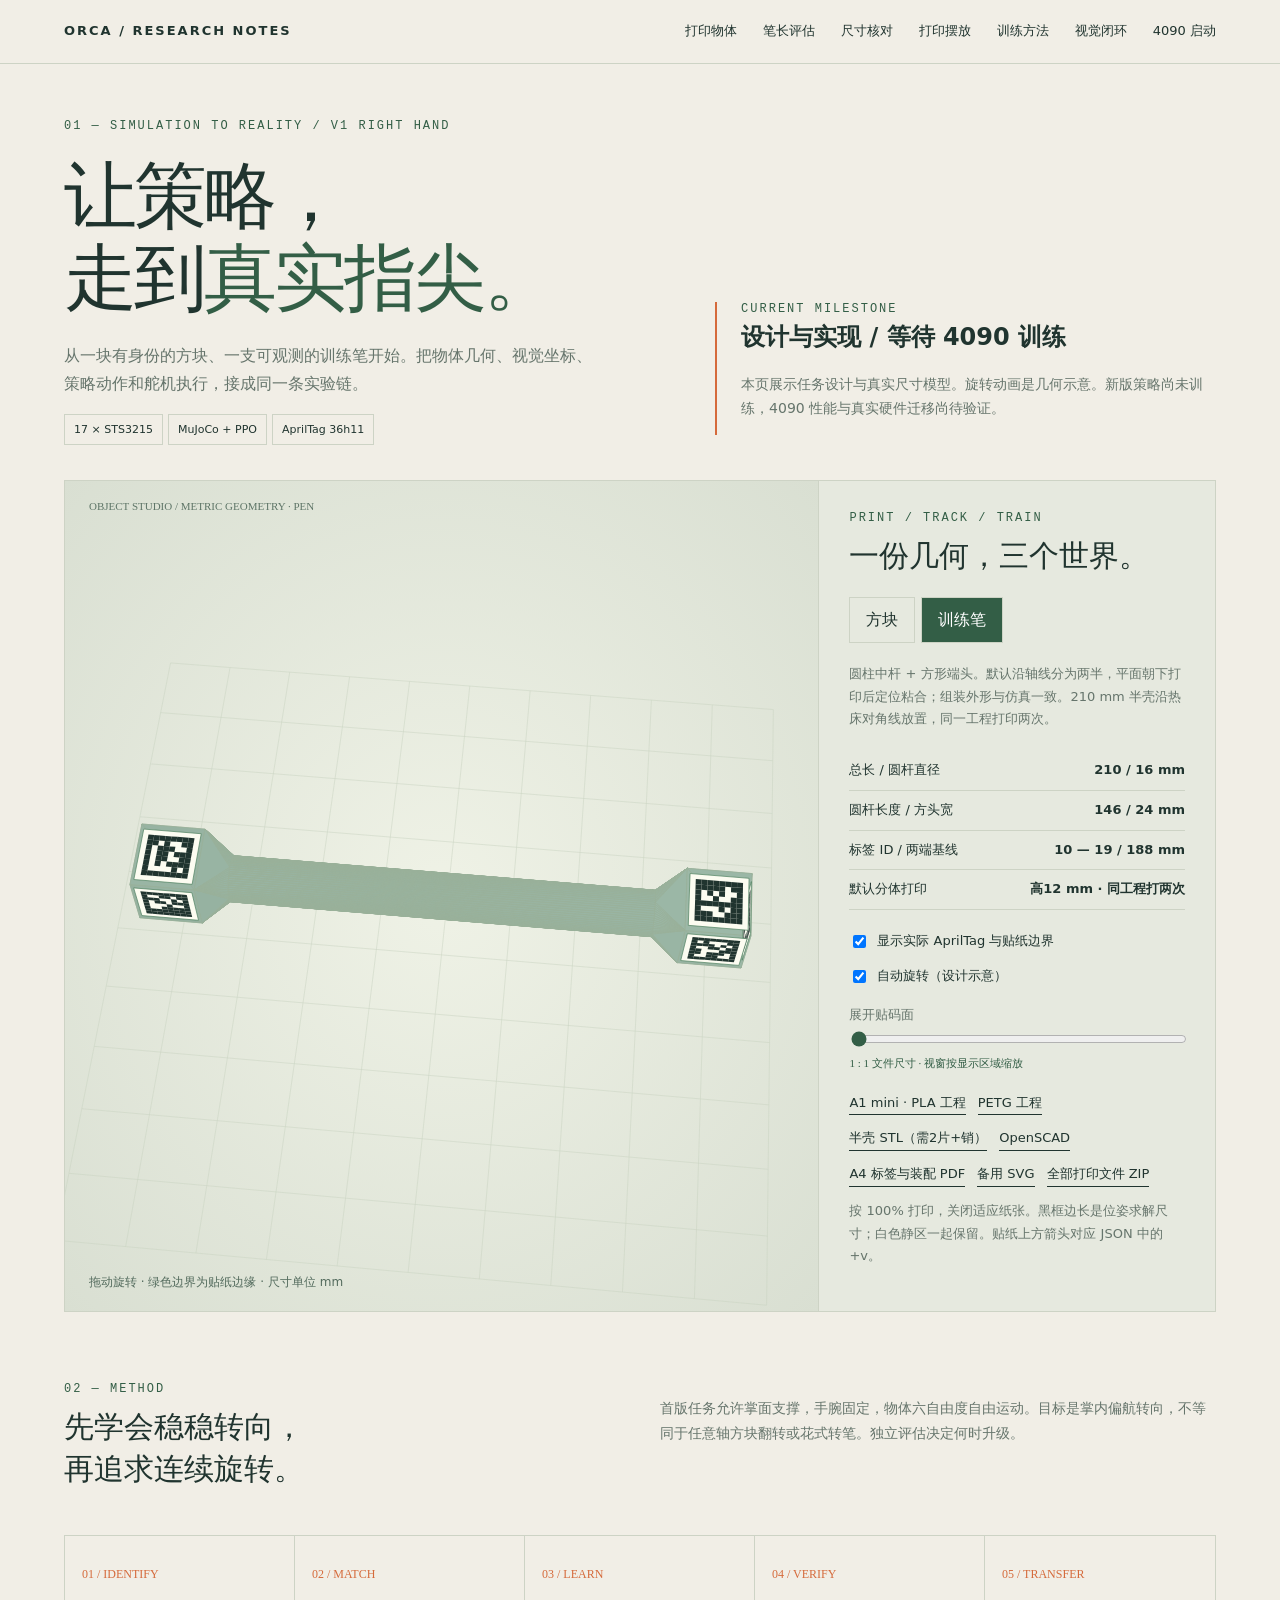
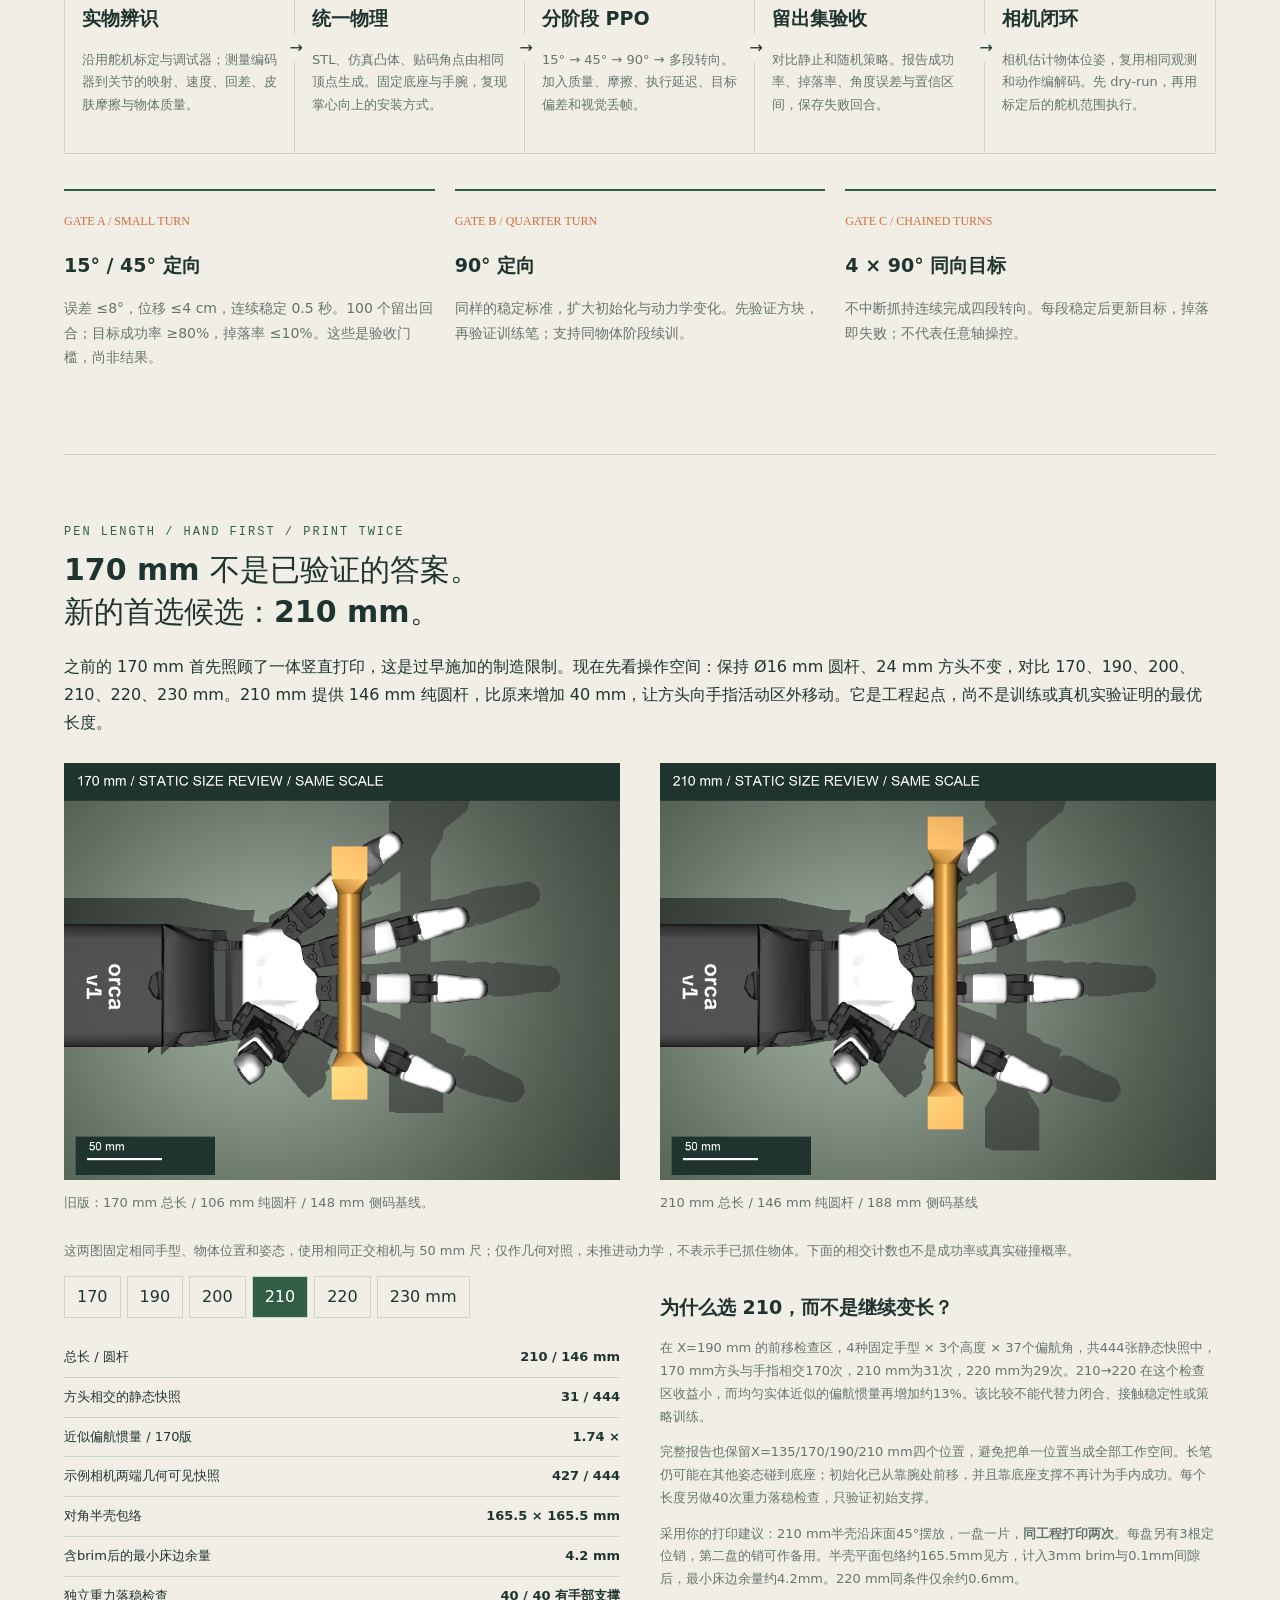
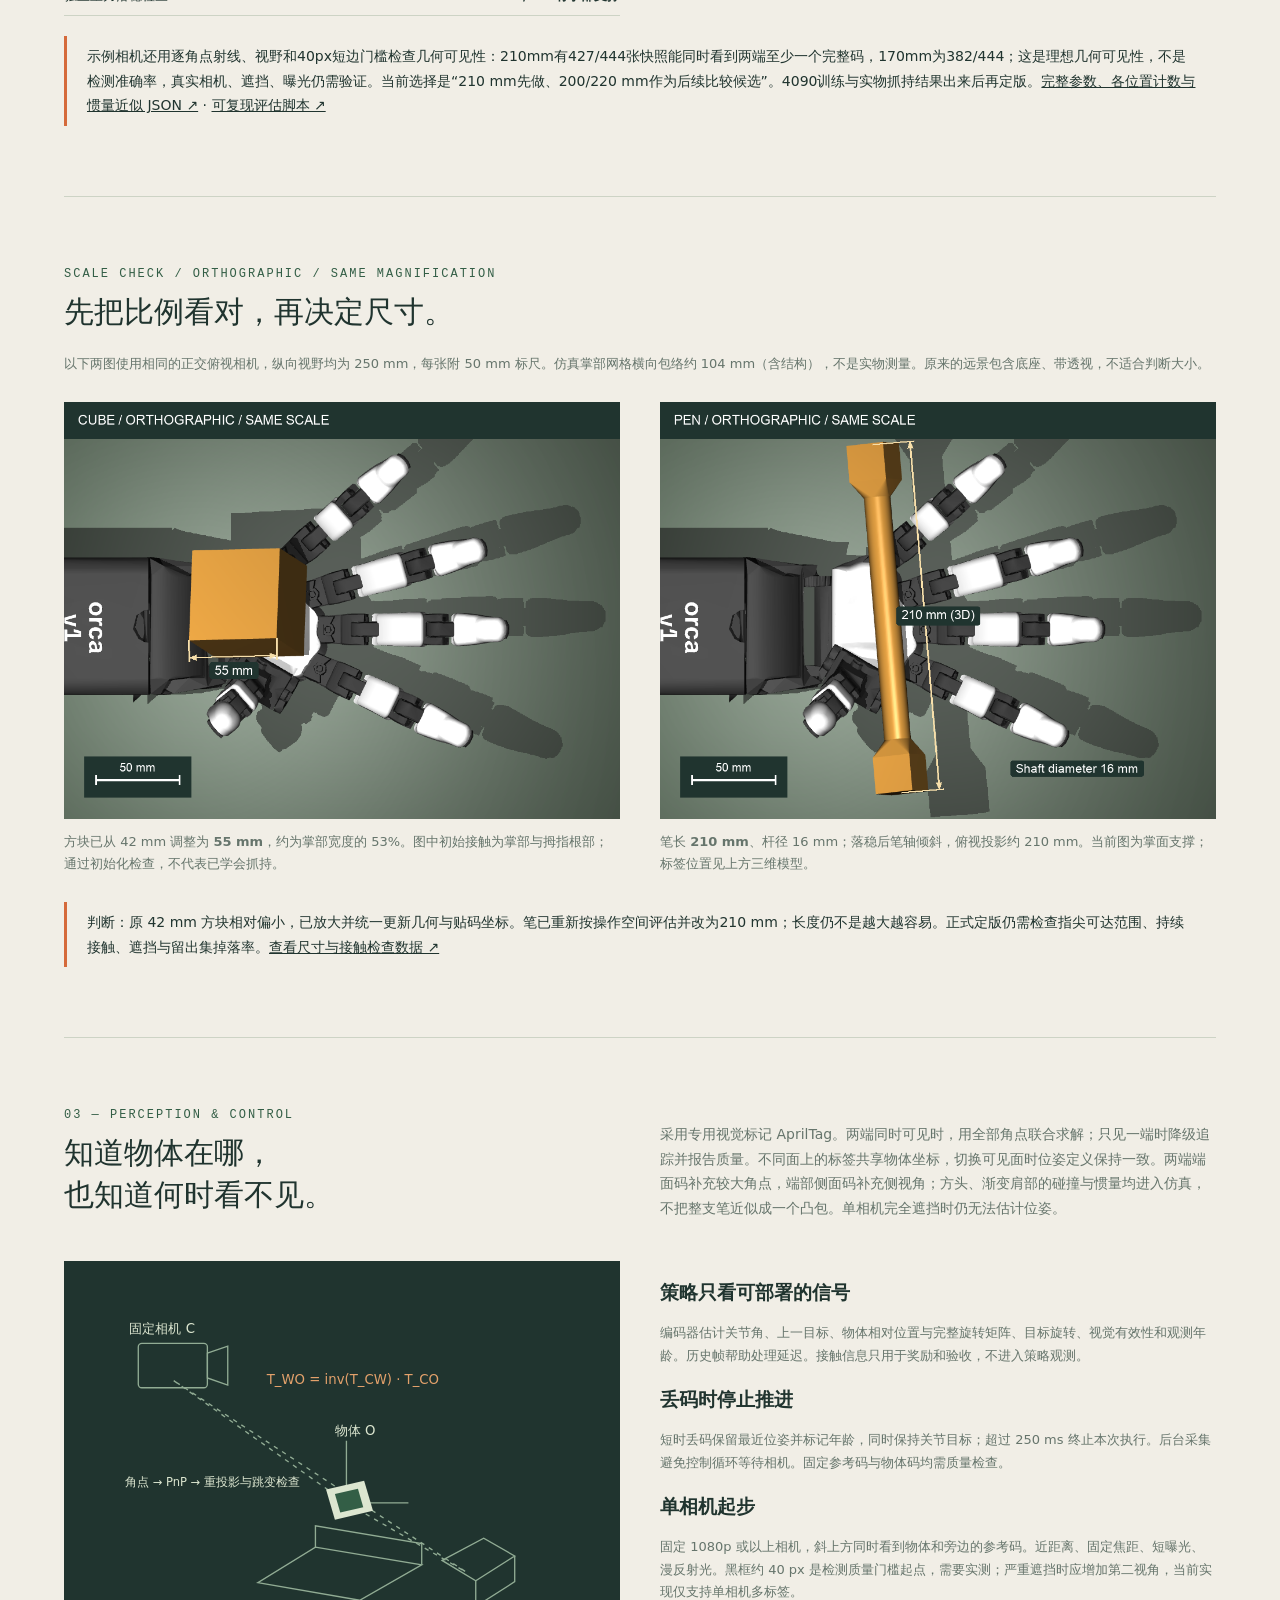
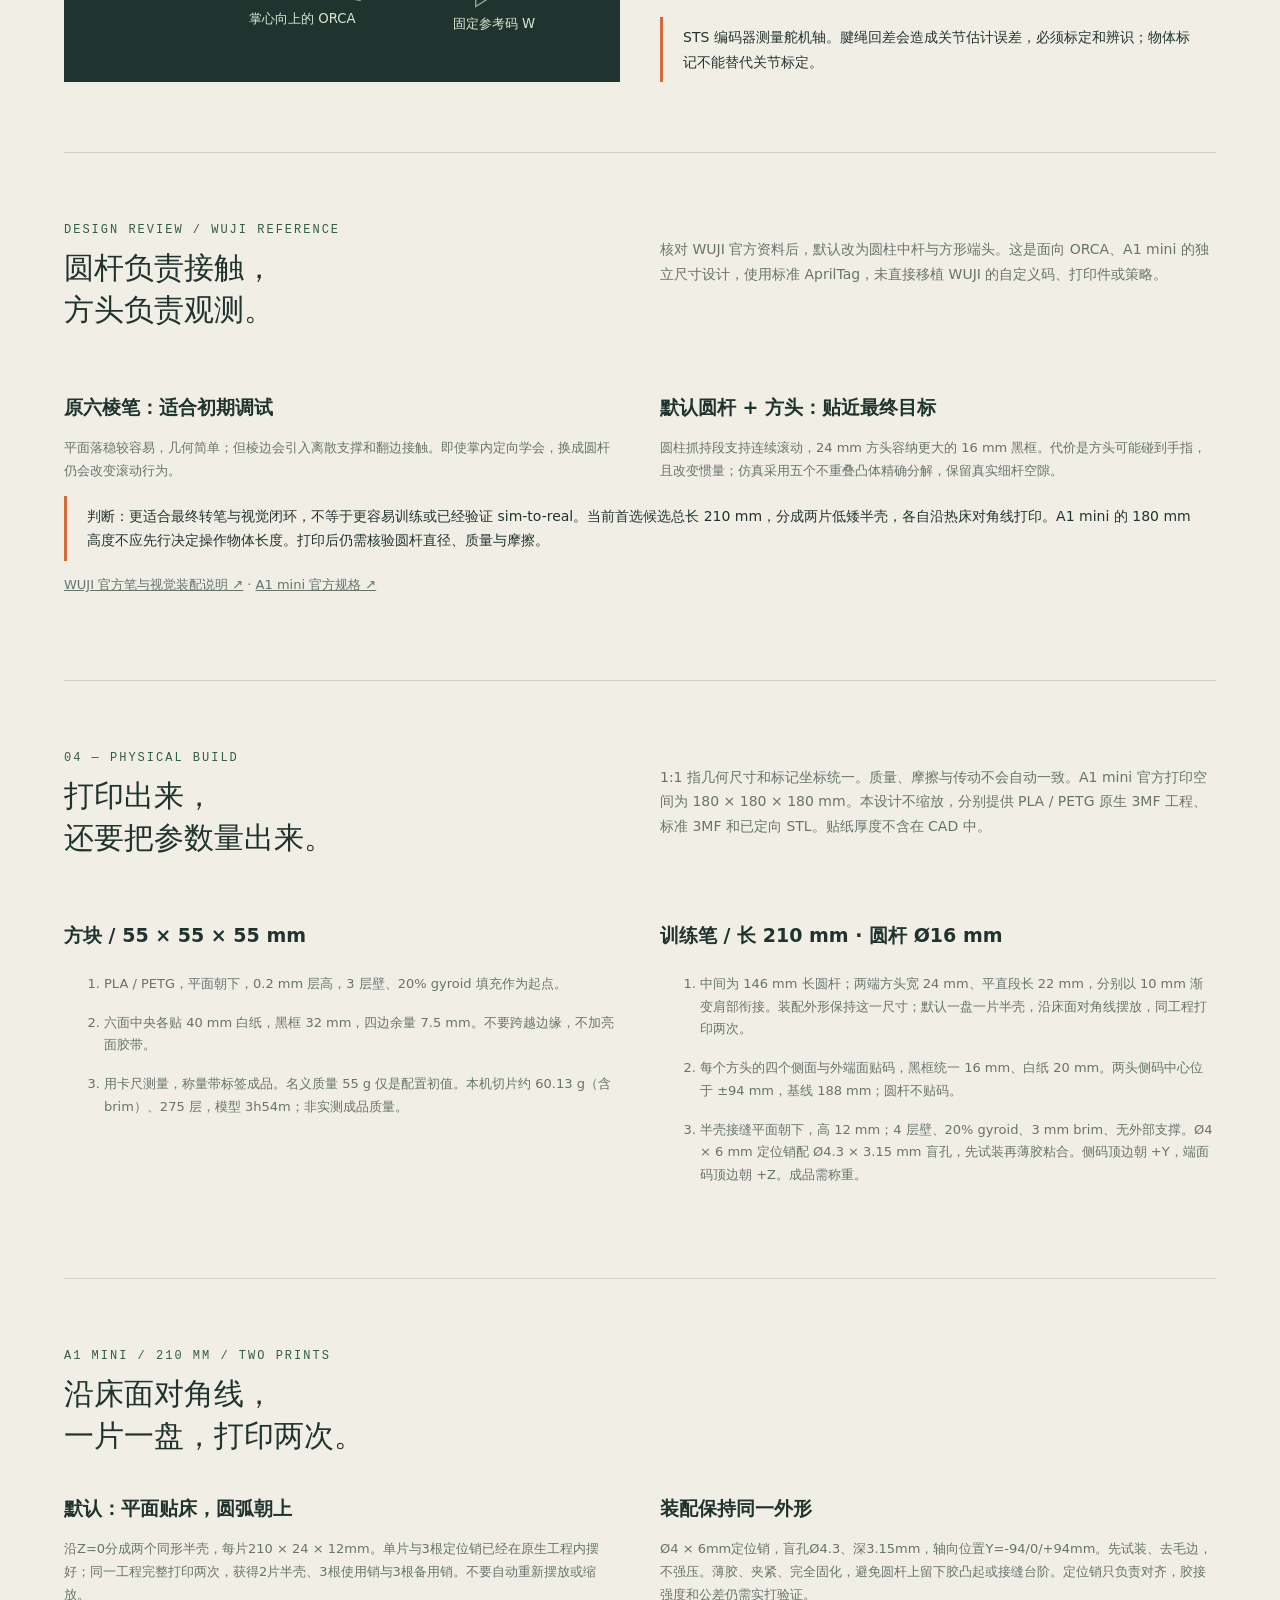
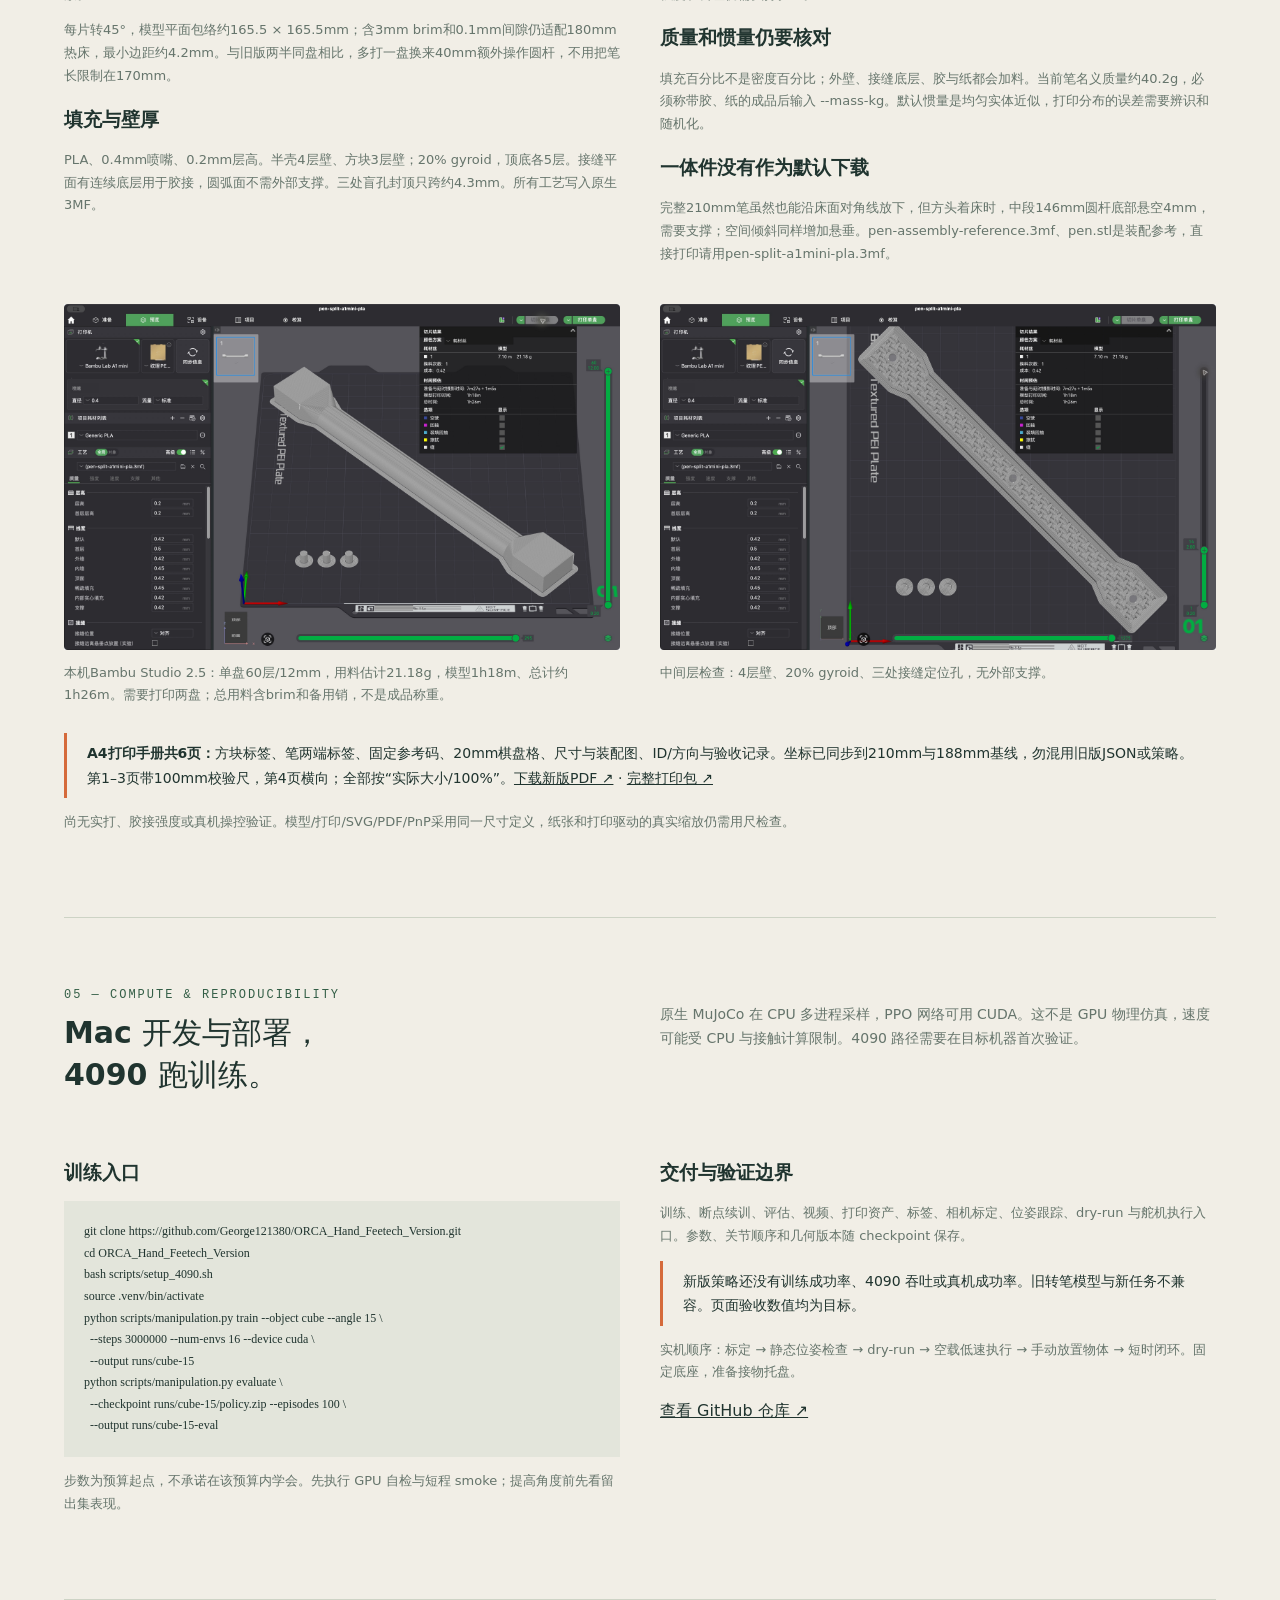
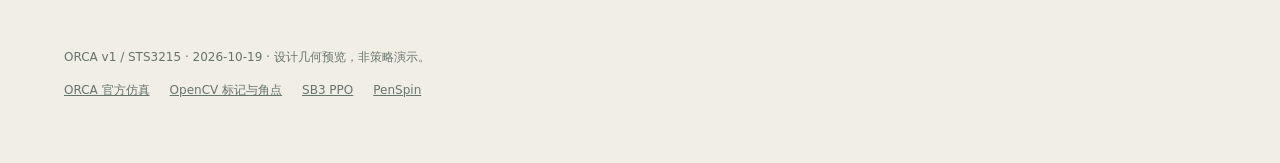
==== commit a115abe0: "Review pen lengths for hand manipulation and print 210mm halves diagonally" ====
--- a/docs/sim2real/index.html
+++ b/docs/sim2real/index.html
@@ -1,15 +1,15 @@
 <!doctype html>
 <html lang="zh-CN"><head><meta charset="utf-8"><meta name="viewport" content="width=device-width,initial-scale=1"><title>ORCA v1 · 从仿真到指尖</title><link rel="stylesheet" href="style.css"></head><body>
-<nav><a class="brand" href="#">ORCA / RESEARCH NOTES</a><div><a href="#objects">打印物体</a><a href="#scale">尺寸核对</a><a href="#printing">打印摆放</a><a href="#method">训练方法</a><a href="#real">视觉闭环</a><a href="#run">4090 启动</a></div></nav>
+<nav><a class="brand" href="#">ORCA / RESEARCH NOTES</a><div><a href="#objects">打印物体</a><a href="#length-review">笔长评估</a><a href="#scale">尺寸核对</a><a href="#printing">打印摆放</a><a href="#method">训练方法</a><a href="#real">视觉闭环</a><a href="#run">4090 启动</a></div></nav>
 <main class="wrap"><header><div><div class="eyebrow">01 — SIMULATION TO REALITY / V1 RIGHT HAND</div><h1>让策略，<br>走到<i>真实指尖。</i></h1><p>从一块有身份的方块、一支可观测的训练笔开始。把物体几何、视觉坐标、策略动作和舵机执行，接成同一条实验链。</p><span class="badge">17 × STS3215</span> <span class="badge">MuJoCo + PPO</span> <span class="badge">AprilTag 36h11</span></div><div class="status"><div class="eyebrow">CURRENT MILESTONE</div><strong>设计与实现 / 等待 4090 训练</strong><p>本页展示任务设计与真实尺寸模型。旋转动画是几何示意。新版策略尚未训练，4090 性能与真实硬件迁移尚待验证。</p></div></header>
 <section id="objects" class="lab"><div class="viewport"><div class="label">OBJECT STUDIO / METRIC GEOMETRY · <span id="objectName">CUBE</span></div><canvas id="model" aria-label="可拖动旋转的三维物体模型"></canvas><div class="viewnote">拖动旋转 · 绿色边界为贴纸边缘 · 尺寸单位 mm</div></div><aside class="inspector"><div class="eyebrow">PRINT / TRACK / TRAIN</div><h2>一份几何，三个世界。</h2><div class="tabs"><button id="cubeBtn" class="active">方块</button><button id="penBtn">训练笔</button></div><p class="small" id="description"></p><div class="facts" id="facts"></div><label class="toggle"><input type="checkbox" id="tags" checked>显示实际 AprilTag 与贴纸边界</label><label class="toggle"><input type="checkbox" id="spin" checked>自动旋转（设计示意）</label><label class="small" for="explode">展开贴码面</label><input type="range" id="explode" min="0" max="25" value="0"><div id="readout"></div><div class="downloads"><a id="print3mf" download>A1 mini · PLA 工程</a><a id="petg3mf" download>PETG 工程</a><a id="stl" download>已定向 STL</a><a id="cad" download>OpenSCAD</a><a href="print-kit-a4.pdf" download>A4 标签与装配 PDF</a><a href="tags-a4.svg" download>备用 SVG</a><a href="a1mini-print-pack.zip" download>全部打印文件 ZIP</a></div><p class="small">按 100% 打印，关闭适应纸张。黑框边长是位姿求解尺寸；白色静区一起保留。贴纸上方箭头对应 JSON 中的 +v。</p></aside></section>
 <section id="method" class="section"><div class="sectionhead"><div><div class="eyebrow">02 — METHOD</div><h2>先学会稳稳转向，<br>再追求连续旋转。</h2></div><p>首版任务允许掌面支撑，手腕固定，物体六自由度自由运动。目标是掌内偏航转向，不等同于任意轴方块翻转或花式转笔。独立评估决定何时升级。</p></div>
 <div class="flow"><article><span class="num">01 / IDENTIFY</span><h3>实物辨识</h3><p>沿用舵机标定与调试器；测量编码器到关节的映射、速度、回差、皮肤摩擦与物体质量。</p></article><article><span class="num">02 / MATCH</span><h3>统一物理</h3><p>STL、仿真凸体、贴码角点由相同顶点生成。固定底座与手腕，复现掌心向上的安装方式。</p></article><article><span class="num">03 / LEARN</span><h3>分阶段 PPO</h3><p>15° → 45° → 90° → 多段转向。加入质量、摩擦、执行延迟、目标偏差和视觉丢帧。</p></article><article><span class="num">04 / VERIFY</span><h3>留出集验收</h3><p>对比静止和随机策略。报告成功率、掉落率、角度误差与置信区间，保存失败回合。</p></article><article><span class="num">05 / TRANSFER</span><h3>相机闭环</h3><p>相机估计物体位姿，复用相同观测和动作编解码。先 dry-run，再用标定后的舵机范围执行。</p></article></div>
 <div class="stages"><article><span class="num">GATE A / SMALL TURN</span><h3>15° / 45° 定向</h3><p>误差 ≤8°，位移 ≤4 cm，连续稳定 0.5 秒。100 个留出回合；目标成功率 ≥80%，掉落率 ≤10%。这些是验收门槛，尚非结果。</p></article><article><span class="num">GATE B / QUARTER TURN</span><h3>90° 定向</h3><p>同样的稳定标准，扩大初始化与动力学变化。先验证方块，再验证训练笔；支持同物体阶段续训。</p></article><article><span class="num">GATE C / CHAINED TURNS</span><h3>4 × 90° 同向目标</h3><p>不中断抓持连续完成四段转向。每段稳定后更新目标，掉落即失败；不代表任意轴操控。</p></article></div></section>
-<section id="scale" class="section"><div class="eyebrow">SCALE CHECK / ORTHOGRAPHIC / SAME MAGNIFICATION</div><h2>先把比例看对，再决定尺寸。</h2><p class="small">以下两图使用相同的正交俯视相机，纵向视野均为 250 mm，每张附 50 mm 标尺。仿真掌部网格横向包络约 104 mm（含结构），不是实物测量。原来的远景包含底座、带透视，不适合判断大小。</p><div class="split scaleviews"><figure><a href="scene-cube-scale.png"><img src="scene-cube-scale.png" alt="55毫米方块与ORCA手掌同尺度俯视图，附50毫米标尺"></a><figcaption class="small">方块已从 42 mm 调整为 <strong>55 mm</strong>，约为掌部宽度的 53%。图中初始接触为掌部与拇指根部；通过初始化检查，不代表已学会抓持。</figcaption></figure><figure><a href="scene-pen-scale.png"><img src="scene-pen-scale.png" alt="170毫米圆杆训练笔与ORCA手同尺度俯视图，附50毫米标尺"></a><figcaption class="small">笔长 <strong>170 mm</strong>、杆径 16 mm；落稳后笔轴倾斜，俯视投影约 162 mm。当前图为掌面支撑；标签位置见上方三维模型。</figcaption></figure></div><div class="callout">判断：原 42 mm 方块相对偏小，已放大并统一更新几何与贴码坐标。170 mm 笔是紧凑的起步版本；长度不是越大越容易。正式定版仍需检查指尖可达范围、持续接触、遮挡与留出集掉落率。<a href="scale-check.json">查看尺寸与接触检查数据 ↗</a></div></section><section id="real" class="section"><div class="sectionhead"><div><div class="eyebrow">03 — PERCEPTION & CONTROL</div><h2>知道物体在哪，<br>也知道何时看不见。</h2></div><p>采用专用视觉标记 AprilTag。两端同时可见时，用全部角点联合求解；只见一端时降级追踪并报告质量。不同面上的标签共享物体坐标，切换可见面时位姿定义保持一致。两端端面码补充较大角点，端部侧面码补充侧视角；方头、渐变肩部的碰撞与惯量均进入仿真，不把整支笔近似成一个凸包。单相机完全遮挡时仍无法估计位姿。</p></div>
+<section id="length-review" class="section"><div class="eyebrow">PEN LENGTH / HAND FIRST / PRINT TWICE</div><h2>170 mm 不是已验证的答案。<br>新的首选候选：210 mm。</h2><p>之前的 170 mm 首先照顾了一体竖直打印，这是过早施加的制造限制。现在先看操作空间：保持 Ø16 mm 圆杆、24 mm 方头不变，对比 170、190、200、210、220、230 mm。210 mm 提供 146 mm 纯圆杆，比原来增加 40 mm，让方头向手指活动区外移动。它是工程起点，尚不是训练或真机实验证明的最优长度。</p><div class="split scaleviews"><figure><img src="pen-size-170.png" alt="170毫米旧笔与手的静态同尺度尺寸对照"><figcaption class="small">旧版：170 mm 总长 / 106 mm 纯圆杆 / 148 mm 侧码基线。</figcaption></figure><figure><img id="sizeCandidate" src="pen-size-210.png" alt="210毫米候选笔的静态同尺度尺寸对照"><figcaption class="small" id="sizeCandidateCaption">210 mm 总长 / 146 mm 纯圆杆 / 188 mm 侧码基线。</figcaption></figure></div><p class="small">这两图固定相同手型、物体位置和姿态，使用相同正交相机与 50 mm 尺；仅作几何对照，未推进动力学，不表示手已抓住物体。下面的相交计数也不是成功率或真实碰撞概率。</p><div class="split"><div><div class="tabs sizebuttons"><button data-pen-length="170">170</button><button data-pen-length="190">190</button><button data-pen-length="200">200</button><button data-pen-length="210" class="active">210</button><button data-pen-length="220">220</button><button data-pen-length="230">230 mm</button></div><div class="facts" id="sizeFacts"></div></div><div><h3>为什么选 210，而不是继续变长？</h3><p class="small">在 X=190 mm 的前移检查区，4种固定手型 × 3个高度 × 37个偏航角，共444张静态快照中，170 mm方头与手指相交170次，210 mm为31次，220 mm为29次。210→220 在这个检查区收益小，而均匀实体近似的偏航惯量再增加约13%。该比较不能代替力闭合、接触稳定性或策略训练。</p><p class="small">完整报告也保留X=135/170/190/210 mm四个位置，避免把单一位置当成全部工作空间。长笔仍可能在其他姿态碰到底座；初始化已从靠腕处前移，并且靠底座支撑不再计为手内成功。每个长度另做40次重力落稳检查，只验证初始支撑。</p><p class="small">采用你的打印建议：210 mm半壳沿床面45°摆放，一盘一片，<strong>同工程打印两次</strong>。每盘另有3根定位销，第二盘的销可作备用。半壳平面包络约165.5mm见方，计入3mm brim与0.1mm间隙后，最小床边余量约4.2mm。220 mm同条件仅余约0.6mm。</p></div></div><div class="callout">示例相机还用逐角点射线、视野和40px短边门槛检查几何可见性：210mm有427/444张快照能同时看到两端至少一个完整码，170mm为382/444；这是理想几何可见性，不是检测准确率，真实相机、遮挡、曝光仍需验证。当前选择是“210 mm先做、200/220 mm作为后续比较候选”。4090训练与实物抓持结果出来后再定版。<a href="pen-size-review.json">完整参数、各位置计数与惯量近似 JSON ↗</a> · <a href="https://github.com/George121380/ORCA_Hand_Feetech_Version/blob/main/scripts/assess_pen_size.py">可复现评估脚本 ↗</a></div></section><section id="scale" class="section"><div class="eyebrow">SCALE CHECK / ORTHOGRAPHIC / SAME MAGNIFICATION</div><h2>先把比例看对，再决定尺寸。</h2><p class="small">以下两图使用相同的正交俯视相机，纵向视野均为 250 mm，每张附 50 mm 标尺。仿真掌部网格横向包络约 104 mm（含结构），不是实物测量。原来的远景包含底座、带透视，不适合判断大小。</p><div class="split scaleviews"><figure><a href="scene-cube-scale.png"><img src="scene-cube-scale.png" alt="55毫米方块与ORCA手掌同尺度俯视图，附50毫米标尺"></a><figcaption class="small">方块已从 42 mm 调整为 <strong>55 mm</strong>，约为掌部宽度的 53%。图中初始接触为掌部与拇指根部；通过初始化检查，不代表已学会抓持。</figcaption></figure><figure><a href="scene-pen-scale.png"><img src="scene-pen-scale.png" alt="210毫米圆杆训练笔与ORCA手同尺度俯视图，附50毫米标尺"></a><figcaption class="small">笔长 <strong>210 mm</strong>、杆径 16 mm；落稳后笔轴倾斜，俯视投影约 210 mm。当前图为掌面支撑；标签位置见上方三维模型。</figcaption></figure></div><div class="callout">判断：原 42 mm 方块相对偏小，已放大并统一更新几何与贴码坐标。笔已重新按操作空间评估并改为210 mm；长度仍不是越大越容易。正式定版仍需检查指尖可达范围、持续接触、遮挡与留出集掉落率。<a href="scale-check.json">查看尺寸与接触检查数据 ↗</a></div></section><section id="real" class="section"><div class="sectionhead"><div><div class="eyebrow">03 — PERCEPTION & CONTROL</div><h2>知道物体在哪，<br>也知道何时看不见。</h2></div><p>采用专用视觉标记 AprilTag。两端同时可见时，用全部角点联合求解；只见一端时降级追踪并报告质量。不同面上的标签共享物体坐标，切换可见面时位姿定义保持一致。两端端面码补充较大角点，端部侧面码补充侧视角；方头、渐变肩部的碰撞与惯量均进入仿真，不把整支笔近似成一个凸包。单相机完全遮挡时仍无法估计位姿。</p></div>
 <div class="split"><div class="diagram"><svg viewBox="0 0 560 370" role="img" aria-label="相机与参考码坐标示意"><g stroke="#91ac94" stroke-width="1.5" fill="none"><path d="M90 82 L285 220 L420 298 L90 82" stroke-dasharray="5 6"/><rect x="50" y="40" width="78" height="50" rx="4"/><path d="M128 51 L151 43 L151 87 L128 79 Z"/><path d="M185 310 L300 330 L370 290 L250 270 Z"/><path d="M250 270 L250 246 L370 266 L370 290"/><path d="M393 285 L440 260 L475 280 L431 308 Z"/><path d="M431 308 L431 337 L475 309 L475 280"/><path d="M285 220 L355 220 M285 220 L285 150"/></g><g fill="#dce6d0" font-size="15" font-family="system-ui"><text x="40" y="28">固定相机 C</text><text x="175" y="356">掌心向上的 ORCA</text><text x="405" y="361">固定参考码 W</text><text x="272" y="143">物体 O</text><text x="195" y="86" fill="#e3a16b">T_WO = inv(T_CW) · T_CO</text><text x="35" y="201" font-size="13">角点 → PnP → 重投影与跳变检查</text></g><g fill="#dce6d0" transform="translate(262 205)"><path d="M0 0 L43 -10 L53 24 L10 34 Z"/><path fill="#335e46" d="M10 5 L36 -1 L42 20 L16 26 Z"/></g></svg></div><div><h3>策略只看可部署的信号</h3><p class="small">编码器估计关节角、上一目标、物体相对位置与完整旋转矩阵、目标旋转、视觉有效性和观测年龄。历史帧帮助处理延迟。接触信息只用于奖励和验收，不进入策略观测。</p><h3>丢码时停止推进</h3><p class="small">短时丢码保留最近位姿并标记年龄，同时保持关节目标；超过 250 ms 终止本次执行。后台采集避免控制循环等待相机。固定参考码与物体码均需质量检查。</p><h3>单相机起步</h3><p class="small">固定 1080p 或以上相机，斜上方同时看到物体和旁边的参考码。近距离、固定焦距、短曝光、漫反射光。黑框约 40 px 是检测质量门槛起点，需要实测；严重遮挡时应增加第二视角，当前实现仅支持单相机多标签。</p><div class="callout">STS 编码器测量舵机轴。腱绳回差会造成关节估计误差，必须标定和辨识；物体标记不能替代关节标定。</div></div></div></section>
-<section class="section"><div class="sectionhead"><div><div class="eyebrow">DESIGN REVIEW / WUJI REFERENCE</div><h2>圆杆负责接触，<br>方头负责观测。</h2></div><p>核对 WUJI 官方资料后，默认改为圆柱中杆与方形端头。这是面向 ORCA、A1 mini 的独立尺寸设计，使用标准 AprilTag，未直接移植 WUJI 的自定义码、打印件或策略。</p></div><div class="split"><div><h3>原六棱笔：适合初期调试</h3><p class="small">平面落稳较容易，几何简单；但棱边会引入离散支撑和翻边接触。即使掌内定向学会，换成圆杆仍会改变滚动行为。</p></div><div><h3>默认圆杆 + 方头：贴近最终目标</h3><p class="small">圆柱抓持段支持连续滚动，24 mm 方头容纳更大的 16 mm 黑框。代价是方头可能碰到手指，且改变惯量；仿真采用五个不重叠凸体精确分解，保留真实细杆空隙。</p></div></div><div class="callout">判断：更适合最终转笔与视觉闭环，不等于更容易训练或已经验证 sim-to-real。当前起步版本总长 170 mm，可分体低矮打印，也保留一体竖直备用工程。A1 mini 的 180 mm 高度并不限制所有方向或分体装配后的总长。打印后仍需核验圆杆直径、质量与摩擦。</div><p class="small"><a href="https://github.com/wuji-technology/wuji-mjlab/blob/main/src/wuji_mjlab/tasks/pen_spin/docs/setup.md">WUJI 官方笔与视觉装配说明 ↗</a> · <a href="https://us.store.bambulab.com/products/a1-mini">A1 mini 官方规格 ↗</a></p></section><section class="section"><div class="sectionhead"><div><div class="eyebrow">04 — PHYSICAL BUILD</div><h2>打印出来，<br>还要把参数量出来。</h2></div><p>1:1 指几何尺寸和标记坐标统一。质量、摩擦与传动不会自动一致。A1 mini 官方打印空间为 180 × 180 × 180 mm。本设计不缩放，分别提供 PLA / PETG 原生 3MF 工程、标准 3MF 和已定向 STL。贴纸厚度不含在 CAD 中。</p></div><div class="split"><div><h3>方块 / 55 × 55 × 55 mm</h3><ol class="small"><li>PLA / PETG，平面朝下，0.2 mm 层高，3 层壁、20% gyroid 填充作为起点。</li><li>六面中央各贴 40 mm 白纸，黑框 32 mm，四边余量 7.5 mm。不要跨越边缘，不加亮面胶带。</li><li>用卡尺测量，称量带标签成品。名义质量 55 g 仅是配置初值。本机切片约 60.13 g（含 brim）、275 层，模型 3h54m；非实测成品质量。</li></ol></div><div><h3>训练笔 / 长 170 mm · 圆杆 Ø16 mm</h3><ol class="small"><li>中间为 106 mm 长圆杆；两端方头宽 24 mm、平直段长 22 mm，分别以 10 mm 渐变肩部衔接。装配外形保持这一尺寸；默认两片半壳与三根定位销同盘打印。</li><li>每个方头的四个侧面与外端面贴码，黑框统一 16 mm、白纸 20 mm。两头侧码中心位于 ±74 mm，基线 148 mm；圆杆不贴码。</li><li>半壳接缝平面朝下，高 12 mm；4 层壁、20% gyroid、3 mm brim、无外部支撑。Ø4 × 6 mm 定位销配 Ø4.3 × 3.15 mm 盲孔，先试装再薄胶粘合。侧码顶边朝 +Y，端面码顶边朝 +Z。成品需称重。</li></ol></div></div></section>
-<section id="printing" class="section"><div class="eyebrow">A1 MINI / ORIENTATION &amp; INFILL</div><h2>让笔低下来，<br>把接触面留干净。</h2><div class="split"><div><h3>默认：两半平放，定位粘合</h3><p class="small">沿 Z=0 对称分成两半，两个接缝平面直接贴床，圆弧面朝上。每片 170 × 24 × 12 mm；两片平行放置，加三根定位销，同盘完成。连 3 mm brim 的 Y 包络为约 176.2 mm，适合 180 mm 热床。无需把两个长件都旋到对角线。</p><p class="small">两片同形，组装后总长 170 mm，圆杆 Ø16 mm，方头 24 mm。胶在内部薄涂，夹紧至固化；接缝台阶会改变滚动接触，必须检查。定位销负责对齐，不能替代胶接强度。公差尚未经实打验证，先试装，不能强压。</p><h3>填充与壁厚已存入 3MF</h3><p class="small">PLA、0.4 mm 喷嘴、0.2 mm 层高。半壳 4 层壁，方块 3 层壁；20% gyroid，顶/底各 5 层。半壳增加接缝底面材料，质量会高于一体件。使用均匀填充，不加入自由配重；带纸、胶的成品必须称重。仿真默认惯量仍是均匀实体近似，不能把 20% 填充直接等同于质量乘 0.2。</p></div><div><h3>对角平放一体件：能放下，但圆杆悬空</h3><p class="small">绕床面法线旋转 45° 后，完整笔的平面包络约 137.2 × 137.2 mm、高 24 mm。两端方头着床时，圆杆底部比床高 4 mm，中间 106 mm 杆段需要支撑；拆支撑容易在滚动面留下痕迹。</p><h3>空间倾斜：降低高度，也增加悬垂</h3><p class="small">笔轴仰起 30°、床面方向 45°，外包络计算约为 129.6 × 129.6 × 105.8 mm。仍需处理悬垂、支撑接触与支撑自身稳定性，不能仅凭包络更小判断更好。</p><h3>一体竖直：保留备用</h3><p class="small">高 170 mm，底部 24 × 24 mm，8 mm brim；沿高度悬垂较少，但 A1 mini 的活动热床与高件晃动需要实测。一体方案已切片，未做真实打印；默认下载改为低矮分体方案。</p></div></div><div class="split scaleviews"><figure><a href="a1mini-split-slice.png"><img src="a1mini-split-slice.png" alt="分体笔在A1 mini的切片结果：60层，12毫米，无外部支撑"></a><figcaption class="small">本机 Bambu Studio 2.5 切片：60 层 / 12 mm，模型 2h14m，总计约 2h23m，耗材估计 36.25 g（含定位销与 brim）；成品需去 brim、粘合、贴码后称重。</figcaption></figure><figure><a href="a1mini-split-infill.png"><img src="a1mini-split-infill.png" alt="半壳中间层显示gyroid填充、外壁与定位孔"></a><figcaption class="small">中间层检查：圆杆与方头的填充、外壁和接缝定位孔。没有在滚动面生成外部支撑。</figcaption></figure></div><div class="callout"><strong>直接打印的 A4 PDF 共 6 页：</strong>方块标签、笔两端标签、固定参考码、20 mm 棋盘格、尺寸与装配图、ID/方向与验收记录。第 1–3 页带 100 mm 校验尺，第 4 页为 A4 横向，全部按“实际大小 / 100%”，关闭适应页面。<a href="print-kit-a4.pdf" download>下载打印手册 PDF ↗</a> · <a href="a1mini-print-pack.zip" download>下载完整打印包 ↗</a></div><p class="small">第 1–4 页使用哑光白纸或不透底哑光贴纸，参考码与棋盘格贴在平整刚性板上。黑框、白边、ID、轴向与 PnP 坐标由同一几何定义导出。<a href="https://github.com/bambulab/BambuStudio/blob/master/src/libslic3r/PrintConfig.cpp">Bambu Studio 官方参数定义 ↗</a>；摆放选择是基于本模型几何和实际切片的工程判断，尚非实打结果。</p></section><section id="run" class="section"><div class="sectionhead"><div><div class="eyebrow">05 — COMPUTE & REPRODUCIBILITY</div><h2>Mac 开发与部署，<br>4090 跑训练。</h2></div><p>原生 MuJoCo 在 CPU 多进程采样，PPO 网络可用 CUDA。这不是 GPU 物理仿真，速度可能受 CPU 与接触计算限制。4090 路径需要在目标机器首次验证。</p></div><div class="split"><div><h3>训练入口</h3><pre class="code">git clone https://github.com/George121380/ORCA_Hand_Feetech_Version.git
+<section class="section"><div class="sectionhead"><div><div class="eyebrow">DESIGN REVIEW / WUJI REFERENCE</div><h2>圆杆负责接触，<br>方头负责观测。</h2></div><p>核对 WUJI 官方资料后，默认改为圆柱中杆与方形端头。这是面向 ORCA、A1 mini 的独立尺寸设计，使用标准 AprilTag，未直接移植 WUJI 的自定义码、打印件或策略。</p></div><div class="split"><div><h3>原六棱笔：适合初期调试</h3><p class="small">平面落稳较容易，几何简单；但棱边会引入离散支撑和翻边接触。即使掌内定向学会，换成圆杆仍会改变滚动行为。</p></div><div><h3>默认圆杆 + 方头：贴近最终目标</h3><p class="small">圆柱抓持段支持连续滚动，24 mm 方头容纳更大的 16 mm 黑框。代价是方头可能碰到手指，且改变惯量；仿真采用五个不重叠凸体精确分解，保留真实细杆空隙。</p></div></div><div class="callout">判断：更适合最终转笔与视觉闭环，不等于更容易训练或已经验证 sim-to-real。当前首选候选总长 210 mm，分成两片低矮半壳，各自沿热床对角线打印。A1 mini 的 180 mm 高度不应先行决定操作物体长度。打印后仍需核验圆杆直径、质量与摩擦。</div><p class="small"><a href="https://github.com/wuji-technology/wuji-mjlab/blob/main/src/wuji_mjlab/tasks/pen_spin/docs/setup.md">WUJI 官方笔与视觉装配说明 ↗</a> · <a href="https://us.store.bambulab.com/products/a1-mini">A1 mini 官方规格 ↗</a></p></section><section class="section"><div class="sectionhead"><div><div class="eyebrow">04 — PHYSICAL BUILD</div><h2>打印出来，<br>还要把参数量出来。</h2></div><p>1:1 指几何尺寸和标记坐标统一。质量、摩擦与传动不会自动一致。A1 mini 官方打印空间为 180 × 180 × 180 mm。本设计不缩放，分别提供 PLA / PETG 原生 3MF 工程、标准 3MF 和已定向 STL。贴纸厚度不含在 CAD 中。</p></div><div class="split"><div><h3>方块 / 55 × 55 × 55 mm</h3><ol class="small"><li>PLA / PETG，平面朝下，0.2 mm 层高，3 层壁、20% gyroid 填充作为起点。</li><li>六面中央各贴 40 mm 白纸，黑框 32 mm，四边余量 7.5 mm。不要跨越边缘，不加亮面胶带。</li><li>用卡尺测量，称量带标签成品。名义质量 55 g 仅是配置初值。本机切片约 60.13 g（含 brim）、275 层，模型 3h54m；非实测成品质量。</li></ol></div><div><h3>训练笔 / 长 210 mm · 圆杆 Ø16 mm</h3><ol class="small"><li>中间为 146 mm 长圆杆；两端方头宽 24 mm、平直段长 22 mm，分别以 10 mm 渐变肩部衔接。装配外形保持这一尺寸；默认一盘一片半壳，沿床面对角线摆放，同工程打印两次。</li><li>每个方头的四个侧面与外端面贴码，黑框统一 16 mm、白纸 20 mm。两头侧码中心位于 ±94 mm，基线 188 mm；圆杆不贴码。</li><li>半壳接缝平面朝下，高 12 mm；4 层壁、20% gyroid、3 mm brim、无外部支撑。Ø4 × 6 mm 定位销配 Ø4.3 × 3.15 mm 盲孔，先试装再薄胶粘合。侧码顶边朝 +Y，端面码顶边朝 +Z。成品需称重。</li></ol></div></div></section>
+<section id="printing" class="section"><div class="eyebrow">A1 MINI / 210 MM / TWO PRINTS</div><h2>沿床面对角线，<br>一片一盘，打印两次。</h2><div class="split"><div><h3>默认：平面贴床，圆弧朝上</h3><p class="small">沿Z=0分成两个同形半壳，每片210 × 24 × 12mm。单片与3根定位销已经在原生工程内摆好；同一工程完整打印两次，获得2片半壳、3根使用销与3根备用销。不要自动重新摆放或缩放。</p><p class="small">每片转45°，模型平面包络约165.5 × 165.5mm；含3mm brim和0.1mm间隙仍适配180mm热床，最小边距约4.2mm。与旧版两半同盘相比，多打一盘换来40mm额外操作圆杆，不用把笔长限制在170mm。</p><h3>填充与壁厚</h3><p class="small">PLA、0.4mm喷嘴、0.2mm层高。半壳4层壁、方块3层壁；20% gyroid，顶底各5层。接缝平面有连续底层用于胶接，圆弧面不需外部支撑。三处盲孔封顶只跨约4.3mm。所有工艺写入原生3MF。</p></div><div><h3>装配保持同一外形</h3><p class="small">Ø4 × 6mm定位销，盲孔Ø4.3、深3.15mm，轴向位置Y=-94/0/+94mm。先试装、去毛边，不强压。薄胶、夹紧、完全固化，避免圆杆上留下胶凸起或接缝台阶。定位销只负责对齐，胶接强度和公差仍需实打验证。</p><h3>质量和惯量仍要核对</h3><p class="small">填充百分比不是密度百分比；外壁、接缝底层、胶与纸都会加料。当前笔名义质量约40.2g，必须称带胶、纸的成品后输入 --mass-kg。默认惯量是均匀实体近似，打印分布的误差需要辨识和随机化。</p><h3>一体件没有作为默认下载</h3><p class="small">完整210mm笔虽然也能沿床面对角线放下，但方头着床时，中段146mm圆杆底部悬空4mm，需要支撑；空间倾斜同样增加悬垂。pen-assembly-reference.3mf、pen.stl是装配参考，直接打印请用pen-split-a1mini-pla.3mf。</p></div></div><div class="split scaleviews"><figure><a href="a1mini-210-slice.png"><img src="a1mini-210-slice.png" alt="210毫米半壳沿A1 mini床面对角线摆放，60层12毫米"></a><figcaption class="small">本机Bambu Studio 2.5：单盘60层/12mm，用料估计21.18g，模型1h18m、总计约1h26m。需要打印两盘；总用料含brim和备用销，不是成品称重。</figcaption></figure><figure><a href="a1mini-210-infill.png"><img src="a1mini-210-infill.png" alt="210毫米半壳中间层填充与定位孔"></a><figcaption class="small">中间层检查：4层壁、20% gyroid、三处接缝定位孔，无外部支撑。</figcaption></figure></div><div class="callout"><strong>A4打印手册共6页：</strong>方块标签、笔两端标签、固定参考码、20mm棋盘格、尺寸与装配图、ID/方向与验收记录。坐标已同步到210mm与188mm基线，勿混用旧版JSON或策略。第1–3页带100mm校验尺，第4页横向；全部按“实际大小/100%”。<a href="print-kit-a4.pdf" download>下载新版PDF ↗</a> · <a href="a1mini-print-pack.zip" download>完整打印包 ↗</a></div><p class="small">尚无实打、胶接强度或真机操控验证。模型/打印/SVG/PDF/PnP采用同一尺寸定义，纸张和打印驱动的真实缩放仍需用尺检查。</p></section><section id="run" class="section"><div class="sectionhead"><div><div class="eyebrow">05 — COMPUTE & REPRODUCIBILITY</div><h2>Mac 开发与部署，<br>4090 跑训练。</h2></div><p>原生 MuJoCo 在 CPU 多进程采样，PPO 网络可用 CUDA。这不是 GPU 物理仿真，速度可能受 CPU 与接触计算限制。4090 路径需要在目标机器首次验证。</p></div><div class="split"><div><h3>训练入口</h3><pre class="code">git clone https://github.com/George121380/ORCA_Hand_Feetech_Version.git
 cd ORCA_Hand_Feetech_Version
 bash scripts/setup_4090.sh
 source .venv/bin/activate
@@ -19,4 +19,4 @@
 python scripts/manipulation.py evaluate \
   --checkpoint runs/cube-15/policy.zip --episodes 100 \
   --output runs/cube-15-eval</pre><p class="small">步数为预算起点，不承诺在该预算内学会。先执行 GPU 自检与短程 smoke；提高角度前先看留出集表现。</p></div><div><h3>交付与验证边界</h3><p class="small">训练、断点续训、评估、视频、打印资产、标签、相机标定、位姿跟踪、dry-run 与舵机执行入口。参数、关节顺序和几何版本随 checkpoint 保存。</p><div class="callout">新版策略还没有训练成功率、4090 吞吐或真机成功率。旧转笔模型与新任务不兼容。页面验收数值均为目标。</div><p class="small">实机顺序：标定 → 静态位姿检查 → dry-run → 空载低速执行 → 手动放置物体 → 短时闭环。固定底座，准备接物托盘。</p><a href="https://github.com/George121380/ORCA_Hand_Feetech_Version">查看 GitHub 仓库 ↗</a></div></div></section>
-<footer class="footer"><p>ORCA v1 / STS3215 · 2026-10-19 · 设计几何预览，非策略演示。</p><div class="sources"><a href="https://github.com/orcahand/orca_sim">ORCA 官方仿真</a><a href="https://docs.opencv.org/4.x/d5/dae/tutorial_aruco_detection.html">OpenCV 标记与角点</a><a href="https://stable-baselines3.readthedocs.io/en/master/modules/ppo.html">SB3 PPO</a><a href="https://penspin.github.io/">PenSpin</a></div><p id="boot" role="status"></p></footer></main><script src="viewer.js"></script></body></html>
+<footer class="footer"><p>ORCA v1 / STS3215 · 2026-10-19 · 设计几何预览，非策略演示。</p><div class="sources"><a href="https://github.com/orcahand/orca_sim">ORCA 官方仿真</a><a href="https://docs.opencv.org/4.x/d5/dae/tutorial_aruco_detection.html">OpenCV 标记与角点</a><a href="https://stable-baselines3.readthedocs.io/en/master/modules/ppo.html">SB3 PPO</a><a href="https://penspin.github.io/">PenSpin</a></div><p id="boot" role="status"></p></footer></main><script src="viewer.js"></script><script src="size-review.js"></script></body></html>
--- a/docs/sim2real/style.css
+++ b/docs/sim2real/style.css
@@ -3,3 +3,5 @@
 .scaleviews figure{margin:0}.scaleviews img{display:block;width:100%;height:auto}.scaleviews figcaption{padding-top:12px}.scaleviews{margin:26px 0}
 
 @media(max-width:800px){nav{align-items:flex-start;gap:12px}nav div{flex-wrap:wrap;justify-content:flex-end;gap:6px 12px}}
+
+.sizebuttons{flex-wrap:wrap}.sizebuttons button{padding:6px 12px}
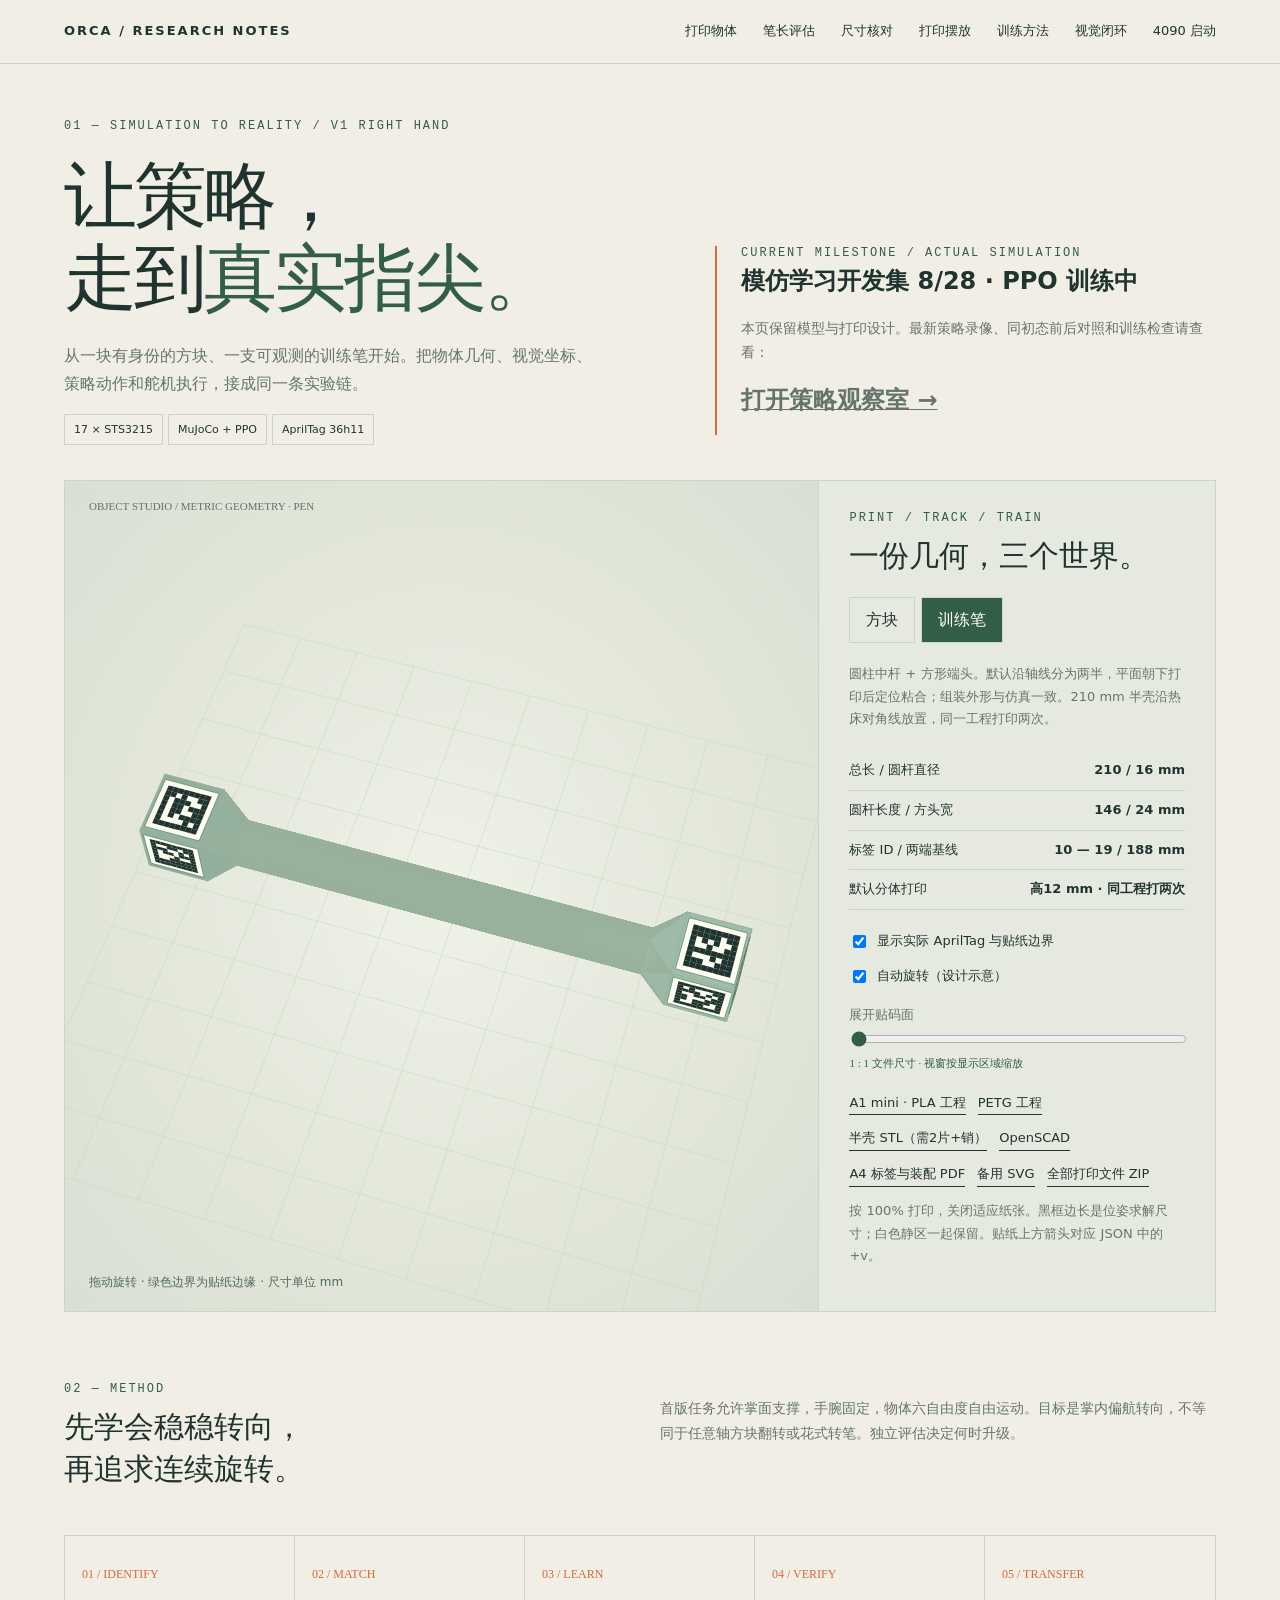
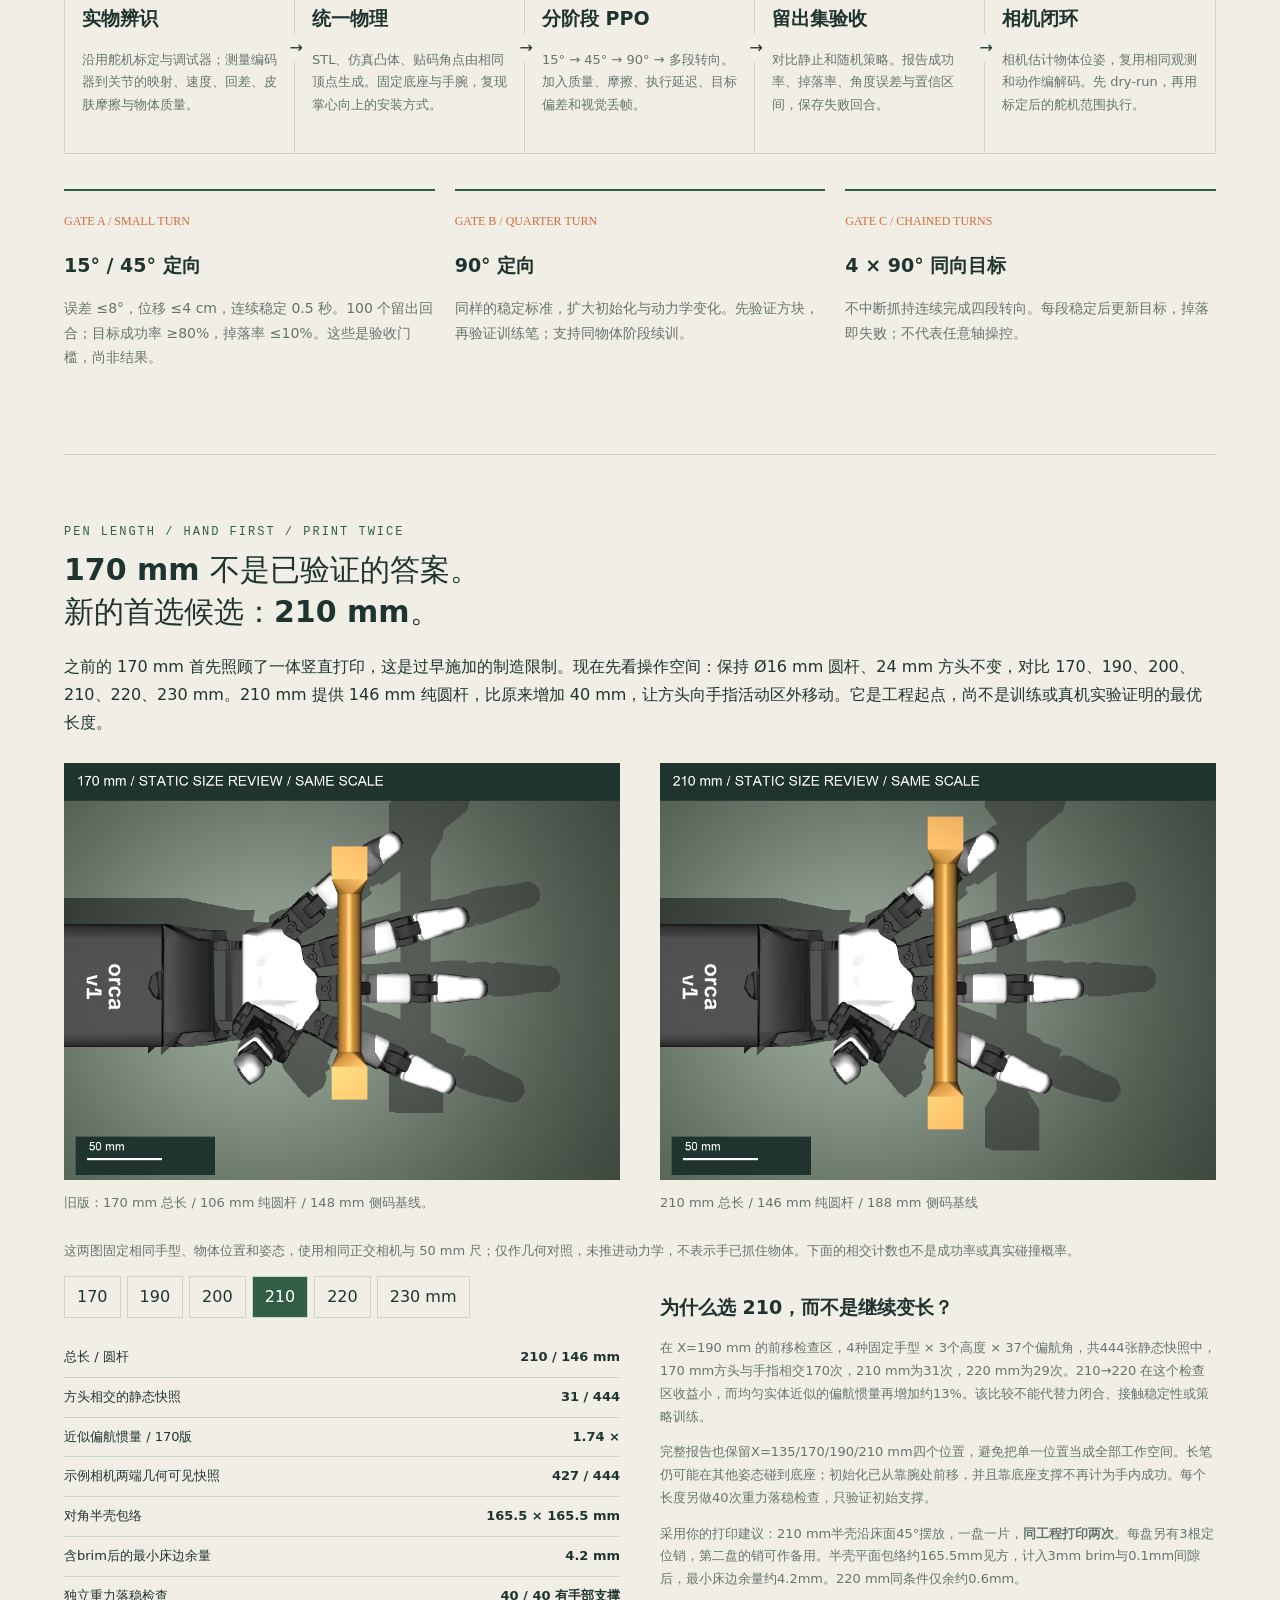
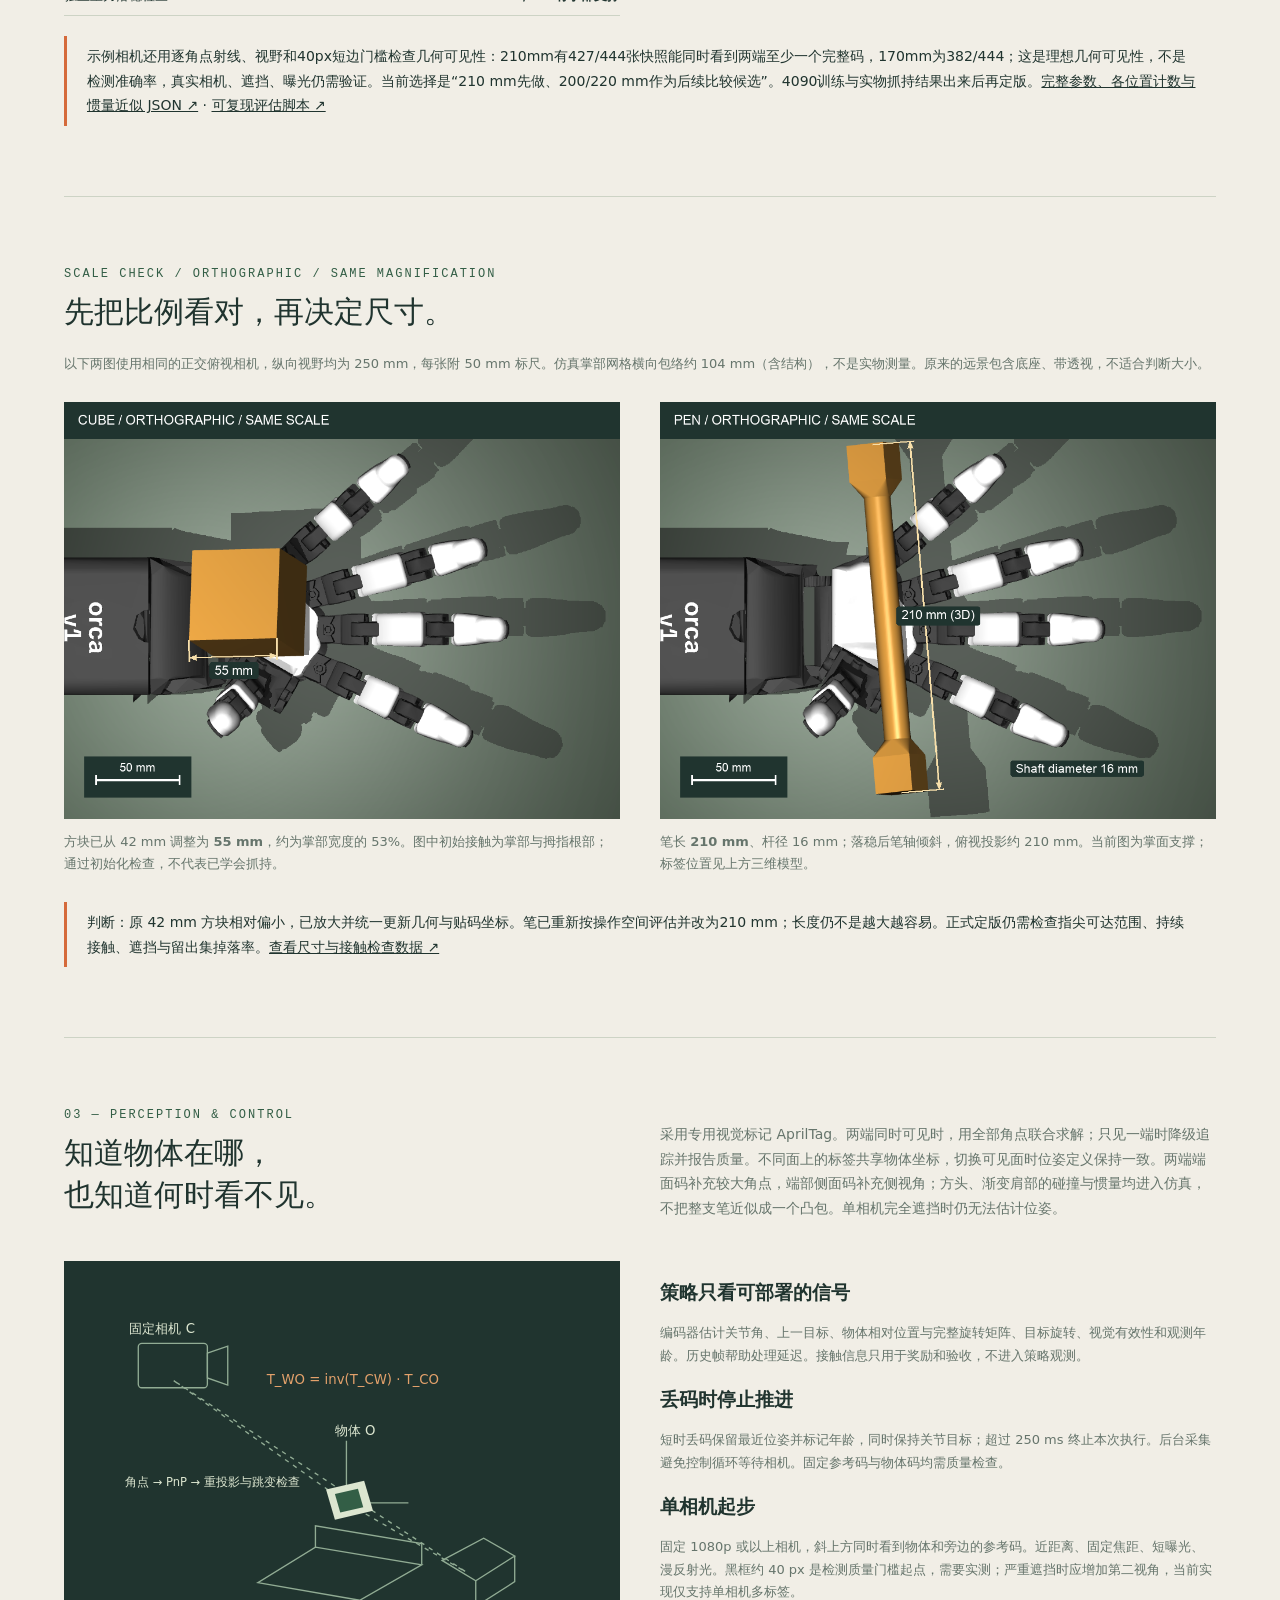
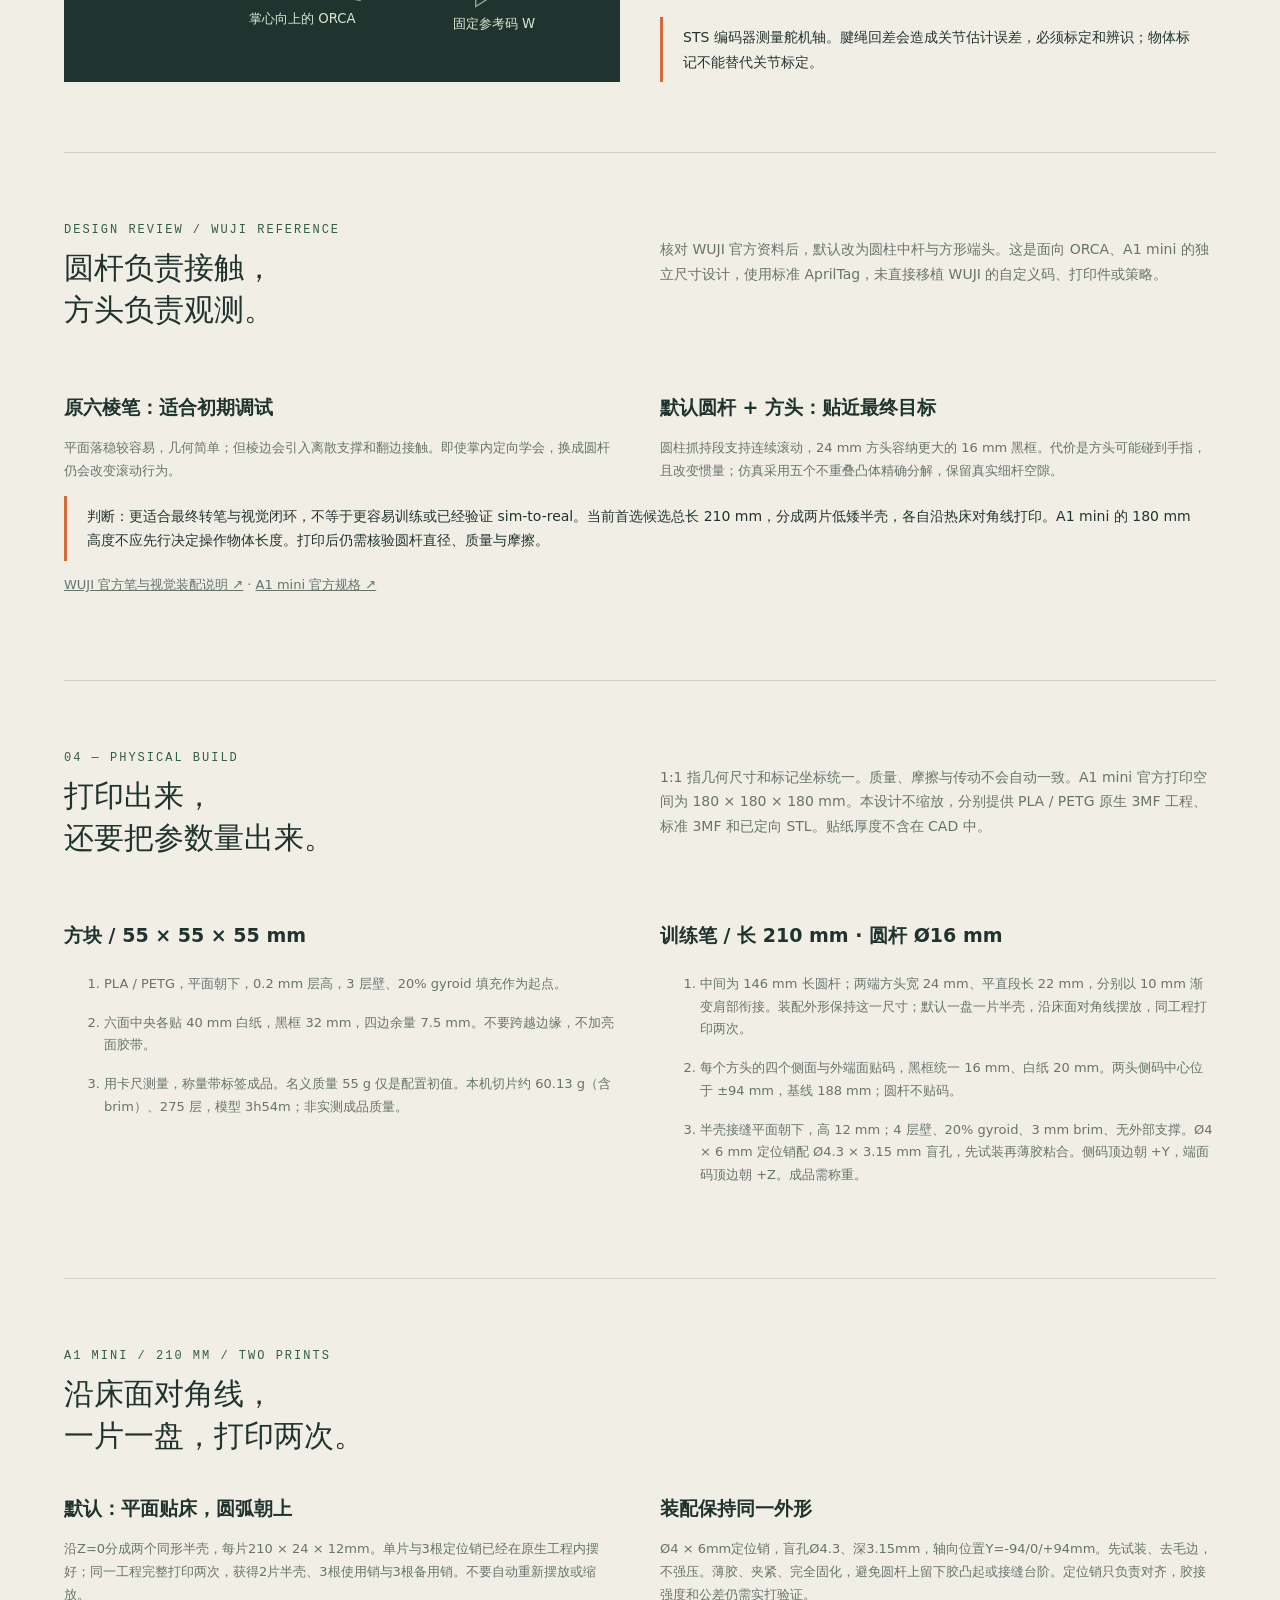
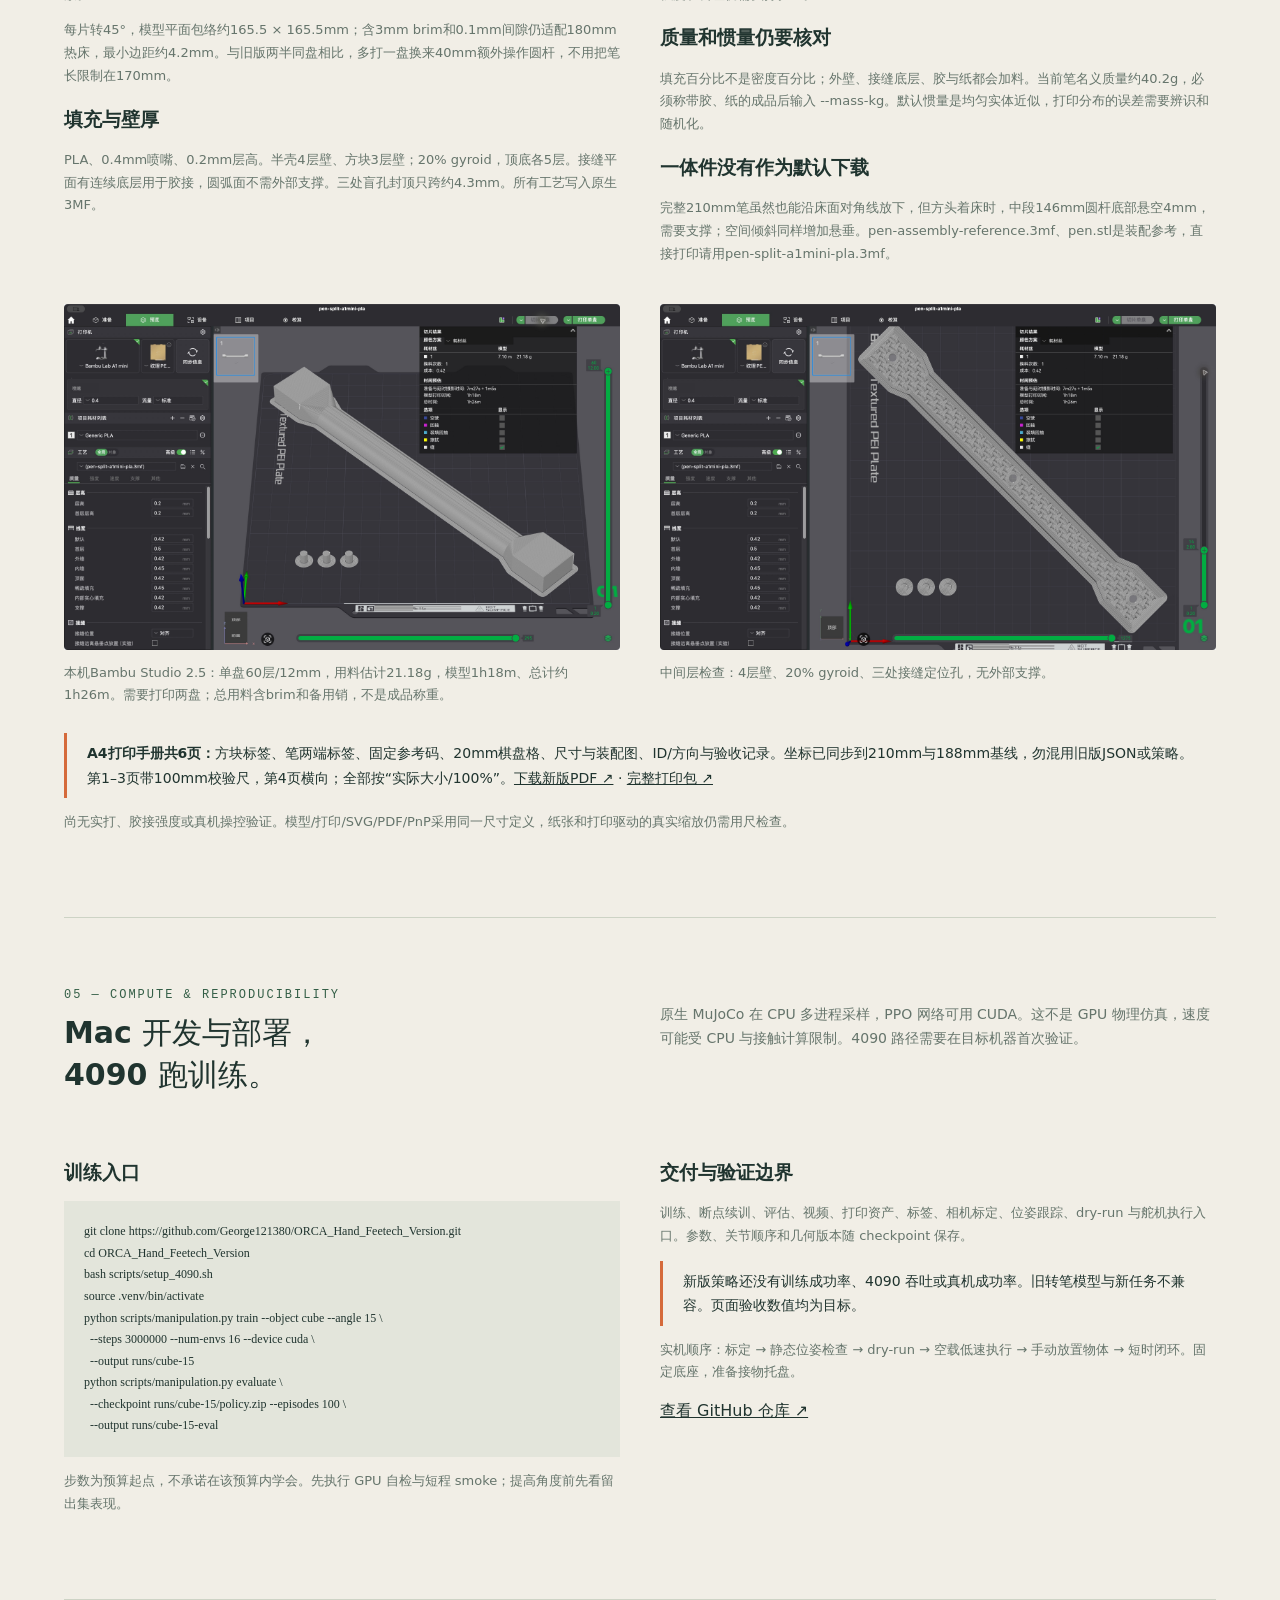
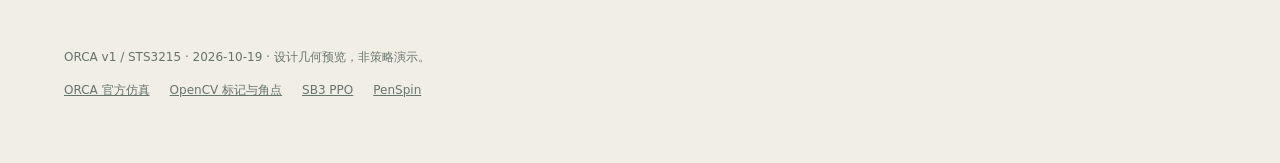
==== commit c7b4071e: "Add public paired BC policy rollout viewer and verified videos" ====
--- a/docs/sim2real/index.html
+++ b/docs/sim2real/index.html
@@ -1,7 +1,7 @@
 <!doctype html>
 <html lang="zh-CN"><head><meta charset="utf-8"><meta name="viewport" content="width=device-width,initial-scale=1"><title>ORCA v1 · 从仿真到指尖</title><link rel="stylesheet" href="style.css"></head><body>
 <nav><a class="brand" href="#">ORCA / RESEARCH NOTES</a><div><a href="#objects">打印物体</a><a href="#length-review">笔长评估</a><a href="#scale">尺寸核对</a><a href="#printing">打印摆放</a><a href="#method">训练方法</a><a href="#real">视觉闭环</a><a href="#run">4090 启动</a></div></nav>
-<main class="wrap"><header><div><div class="eyebrow">01 — SIMULATION TO REALITY / V1 RIGHT HAND</div><h1>让策略，<br>走到<i>真实指尖。</i></h1><p>从一块有身份的方块、一支可观测的训练笔开始。把物体几何、视觉坐标、策略动作和舵机执行，接成同一条实验链。</p><span class="badge">17 × STS3215</span> <span class="badge">MuJoCo + PPO</span> <span class="badge">AprilTag 36h11</span></div><div class="status"><div class="eyebrow">CURRENT MILESTONE</div><strong>设计与实现 / 等待 4090 训练</strong><p>本页展示任务设计与真实尺寸模型。旋转动画是几何示意。新版策略尚未训练，4090 性能与真实硬件迁移尚待验证。</p></div></header>
+<main class="wrap"><header><div><div class="eyebrow">01 — SIMULATION TO REALITY / V1 RIGHT HAND</div><h1>让策略，<br>走到<i>真实指尖。</i></h1><p>从一块有身份的方块、一支可观测的训练笔开始。把物体几何、视觉坐标、策略动作和舵机执行，接成同一条实验链。</p><span class="badge">17 × STS3215</span> <span class="badge">MuJoCo + PPO</span> <span class="badge">AprilTag 36h11</span></div><div class="status"><div class="eyebrow">CURRENT MILESTONE / ACTUAL SIMULATION</div><strong>模仿学习开发集 8/28 · PPO 训练中</strong><p>本页保留模型与打印设计。最新策略录像、同初态前后对照和训练检查请查看：</p><p><a href="policy.html"><strong>打开策略观察室 →</strong></a></p></div></header>
 <section id="objects" class="lab"><div class="viewport"><div class="label">OBJECT STUDIO / METRIC GEOMETRY · <span id="objectName">CUBE</span></div><canvas id="model" aria-label="可拖动旋转的三维物体模型"></canvas><div class="viewnote">拖动旋转 · 绿色边界为贴纸边缘 · 尺寸单位 mm</div></div><aside class="inspector"><div class="eyebrow">PRINT / TRACK / TRAIN</div><h2>一份几何，三个世界。</h2><div class="tabs"><button id="cubeBtn" class="active">方块</button><button id="penBtn">训练笔</button></div><p class="small" id="description"></p><div class="facts" id="facts"></div><label class="toggle"><input type="checkbox" id="tags" checked>显示实际 AprilTag 与贴纸边界</label><label class="toggle"><input type="checkbox" id="spin" checked>自动旋转（设计示意）</label><label class="small" for="explode">展开贴码面</label><input type="range" id="explode" min="0" max="25" value="0"><div id="readout"></div><div class="downloads"><a id="print3mf" download>A1 mini · PLA 工程</a><a id="petg3mf" download>PETG 工程</a><a id="stl" download>已定向 STL</a><a id="cad" download>OpenSCAD</a><a href="print-kit-a4.pdf" download>A4 标签与装配 PDF</a><a href="tags-a4.svg" download>备用 SVG</a><a href="a1mini-print-pack.zip" download>全部打印文件 ZIP</a></div><p class="small">按 100% 打印，关闭适应纸张。黑框边长是位姿求解尺寸；白色静区一起保留。贴纸上方箭头对应 JSON 中的 +v。</p></aside></section>
 <section id="method" class="section"><div class="sectionhead"><div><div class="eyebrow">02 — METHOD</div><h2>先学会稳稳转向，<br>再追求连续旋转。</h2></div><p>首版任务允许掌面支撑，手腕固定，物体六自由度自由运动。目标是掌内偏航转向，不等同于任意轴方块翻转或花式转笔。独立评估决定何时升级。</p></div>
 <div class="flow"><article><span class="num">01 / IDENTIFY</span><h3>实物辨识</h3><p>沿用舵机标定与调试器；测量编码器到关节的映射、速度、回差、皮肤摩擦与物体质量。</p></article><article><span class="num">02 / MATCH</span><h3>统一物理</h3><p>STL、仿真凸体、贴码角点由相同顶点生成。固定底座与手腕，复现掌心向上的安装方式。</p></article><article><span class="num">03 / LEARN</span><h3>分阶段 PPO</h3><p>15° → 45° → 90° → 多段转向。加入质量、摩擦、执行延迟、目标偏差和视觉丢帧。</p></article><article><span class="num">04 / VERIFY</span><h3>留出集验收</h3><p>对比静止和随机策略。报告成功率、掉落率、角度误差与置信区间，保存失败回合。</p></article><article><span class="num">05 / TRANSFER</span><h3>相机闭环</h3><p>相机估计物体位姿，复用相同观测和动作编解码。先 dry-run，再用标定后的舵机范围执行。</p></article></div>
